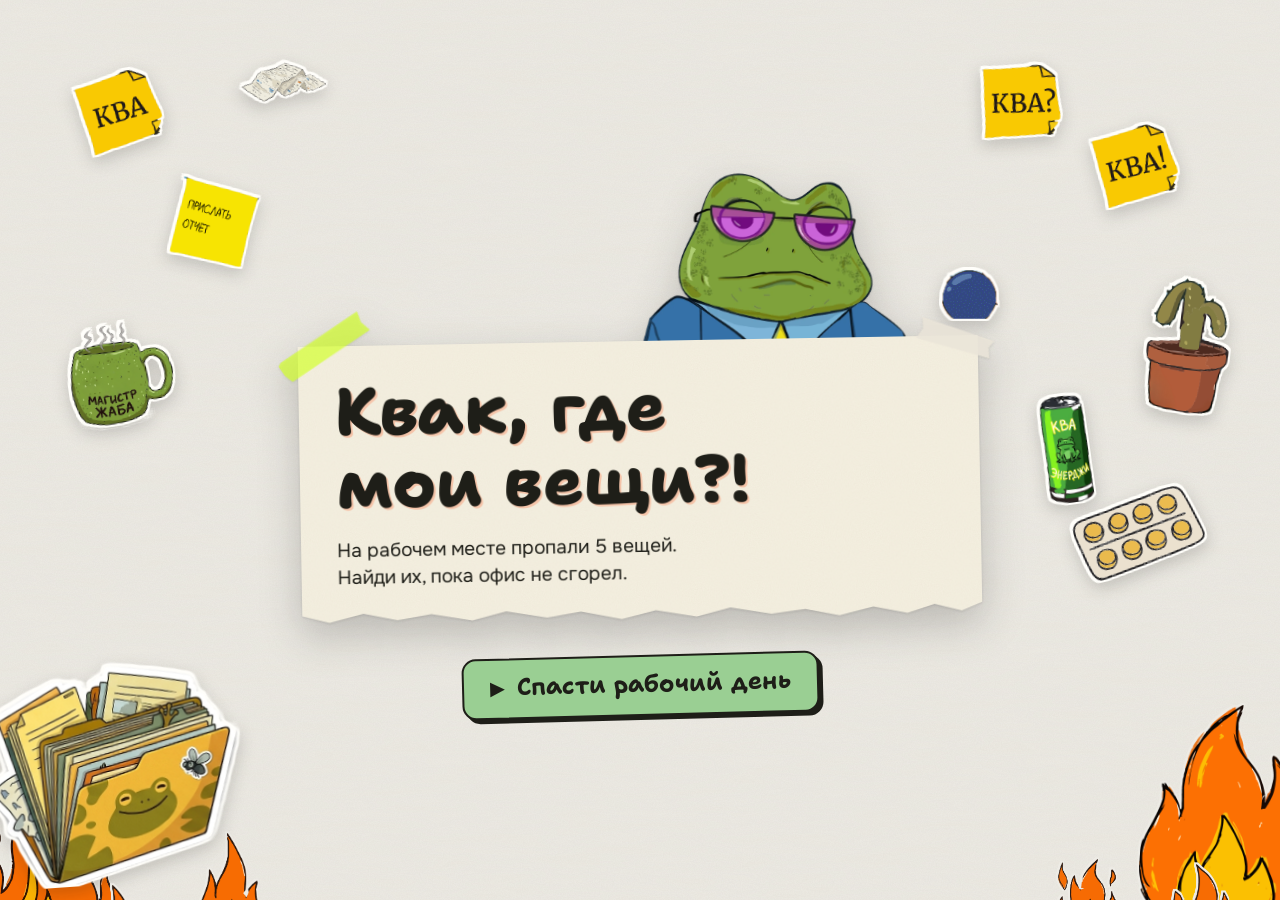
==== play/kvak/index.html @ 505433db "feat: edit css items in kvak" ====
<!doctype html>
<html lang="ru">

<head>
  <meta charset="utf-8">
  <meta name="viewport" content="width=device-width, initial-scale=1">
  <title>КВАК, ГДЕ МОИ ВЕЩИ?! — интерактивный спецпроект (концепт)</title>
  <meta name="description"
    content="Концептуальный интерактивный спецпроект: офис горит, дедлайн не ждет, найди пять потерянных вещей Квака. Рекламные интеграции — демонстрационные.">
  <link rel="icon" href="assets/ui/sticker-zhaba.png" type="image/png">
  <link rel="stylesheet" href="css/style.css">
</head>

<body>

  <a class="skip" href="#game-stage">К игровому полю</a>

  <div id="app">

    <!-- ============ ЭКРАН 1 · ОБЛОЖКА: первый кадр игры ============ -->
    <section id="screen-cover" class="screen is-active" aria-labelledby="cover-title">
      <!-- ОБЛОЖКА: однотонный фон, по центру — объявление (название), под ним кнопка; вокруг — предметы из офиса, огонь;
         Квак выглядывает из-за объявления, моргает и прячется обратно -->
      <div class="cover-decor" aria-hidden="true">
        <img class="dc dc-folder" src="assets/decor/folder.png" alt="">
        <img class="dc dc-mug" src="assets/decor/mug-magistr.png" alt="">
        <img class="dc dc-st-kva" src="assets/decor/st-kva.png" alt="">
        <img class="dc dc-st-report" src="assets/decor/st-report.png" alt="">
        <img class="dc dc-receipt" src="assets/decor/receipt.svg" alt="">
        <img class="dc dc-laptop" src="assets/decor/laptop.svg" alt="">
        <img class="dc dc-st-q" src="assets/decor/st-kva-q.png" alt="">
        <img class="dc dc-st-e" src="assets/decor/st-kva-e.png" alt="">
        <img class="dc dc-cactus" src="assets/decor/cactus.png" alt="">
        <img class="dc dc-can" src="assets/decor/can.png" alt="">
        <img class="dc dc-ball" src="assets/decor/ball.png" alt="">
        <img class="dc dc-pills" src="assets/decor/blister.svg" alt="">
      </div>

      <div class="fire-layer fire-back" aria-hidden="true">
        <img class="fire flick f-a" src="assets/fire/fire9.png" alt="">
        <img class="fire flick f-b" src="assets/fire/fire7.png" alt="">
        <img class="fire flick f-c" src="assets/fire/fire5.png" alt="">
        <img class="fire flick f-d" src="assets/fire/fire8.png" alt="">
      </div>

      <div class="cover-center">
        <div class="notice">
          <div class="peek" id="peek" aria-hidden="true">
            <div class="frog-rig is-clean">
              <img class="hero-frog" src="assets/frog-clean.webp" alt="">
              <img class="frog-eyes is-full" src="assets/frog-clean-eyes-closed.png" alt="">
            </div>
          </div>
          <i class="tape tape-l" aria-hidden="true"></i><i class="tape tape-r" aria-hidden="true"></i>
          <!-- <p class="notice-kicker"><span>Срочное дело</span><span>№ 4242</span></p> -->
          <h1 id="cover-title" class="cover-title">Квак, где мои вещи?!</h1>
          <p class="notice-text">На рабочем месте пропали 5&nbsp;вещей. Найди их, пока офис не&nbsp;сгорел.</p>
        </div>
        <button id="btn-start" class="btn btn-primary btn-cta" type="button"><span class="play"
            aria-hidden="true">▶</span> Спасти
          рабочий день</button>
      </div>

      <div class="fire-layer fire-front" aria-hidden="true">
        <img class="fire flick f-f" src="assets/fire/fire4.png" alt="">
        <img class="fire flick f-g" src="assets/fire/fire2.png" alt="">
      </div>
    </section>

    <!-- ============ ЭКРАН 2 · ИГРА ============ -->
    <section id="screen-game" class="screen" aria-labelledby="game-title">
      <div class="game-bg" aria-hidden="true"></div>
      <div class="game-wrap">

        <header class="game-head">
          <div class="head-title">
            <!-- <p class="caption">Срочное дело № 4242</p> -->
            <h2 id="game-title">Помоги Кваку собраться</h2>
            <p class="instr" id="game-instr">Квак растерял пять важных штук где-то в этом бардаке. Кликай по ним, пока
              всё не сгорело.</p>
          </div>

          <div class="head-stats">
            <div class="stat stat-count" aria-live="polite" aria-atomic="true">
              <span class="stat-label">Найдено</span>
              <span class="stat-value"><b id="count-found">0</b><i>/</i>5</span>
              <span class="cells" id="cells" aria-hidden="true"><i></i><i></i><i></i><i></i><i></i></span>
            </div>
            <div class="stat stat-time" id="timer" role="timer" aria-label="Осталось времени">
              <span class="stat-label">Осталось</span>
              <span class="stat-value"><b id="time-left">60</b><small>сек</small></span>
              <span class="time-bar" aria-hidden="true"><span id="time-bar-fill"></span></span>
            </div>
          </div>
        </header>

        <div class="game-grid">
          <div class="stage-col">
            <div class="stage-scroller" tabindex="-1">
              <div class="stage" id="game-stage" role="group"
                aria-label="Рабочий стол Квака. Найди пять предметов и нажми на них">
                <img class="stage-img" src="assets/scene.webp"
                  alt="Захламленный офисный стол Квака: ноутбук с чатом, стикеры «КВА!», кружка STAFF ONLY, мышь и банка энергетика. Под столом видны жабьи лапы."
                  draggable="false">
                <div class="stage-heat" aria-hidden="true"></div>
                <div class="legs-layer" id="legs-layer" aria-hidden="true">
                  <img class="leg-patch" src="assets/legs/patch-right.png" alt=""
                    style="left:51.855%;top:71.914%;width:24.023%">
                  <img class="leg-left" src="assets/legs/leg-left.png" alt=""
                    style="left:21.582%;top:72.987%;width:26.455%">
                  <div class="leg-rig" id="leg-rig">
                    <img class="leg-body" src="assets/legs/leg-right.png" alt="">
                    <img class="leg-foot" id="leg-foot" src="assets/legs/foot-right.png" alt=""
                      style="left:.12%;top:.2%;width:72.62%">
                  </div>
                </div>
                <div id="props" class="props"></div>
                <div id="hotspots" class="hotspots"></div>
                <button class="laptop-zone" id="laptop-zone" type="button"
                  aria-label="Открыть ноутбук Квака: рабочий чат">
                  <span class="lz-tip" aria-hidden="true">Открыть чат</span>
                </button>
                <div class="stage-fire" id="stage-fire" aria-hidden="true">
                  <div class="stage-smoke"><i class="sm sm-l"></i><i class="sm sm-r"></i><i class="sm sm-t"></i></div>
                  <img class="fire flame sf-l" data-min="0" src="assets/fire/fire9.png" alt="">
                  <img class="fire flame sf-l2" data-min="0" src="assets/fire/fire2.png" alt="">
                  <img class="fire flame sf-r" data-min="0" src="assets/fire/fire5.png" alt="">
                  <img class="fire flame sf-r2" data-min="0" src="assets/fire/fire6.png" alt="">
                  <img class="fire flame sf-l3" data-min="0.30" src="assets/fire/fire8.png" alt="">
                  <img class="fire flame sf-r3" data-min="0.40" src="assets/fire/fire7.png" alt="">
                  <img class="fire flame sf-l4" data-min="0.68" src="assets/fire/fire4.png" alt="">
                  <img class="fire flame sf-r4" data-min="0.78" src="assets/fire/fire2.png" alt="">
                  <img class="fire flame sf-l5" data-min="0.90" src="assets/fire/fire6.png" alt="">
                  <img class="fire flame sf-r5" data-min="0.92" src="assets/fire/fire8.png" alt="">
                  <img class="fire flame sf-l6" data-min="0.46" src="assets/fire/fire2.png" alt="">
                  <img class="fire flame sf-r6" data-min="0.52" src="assets/fire/fire6.png" alt="">
                  <img class="fire flame sf-l7" data-min="0.60" src="assets/fire/fire6.png" alt="">
                  <img class="fire flame sf-r7" data-min="0.64" src="assets/fire/fire4.png" alt="">
                  <img class="fire flame sf-l8" data-min="0.80" src="assets/fire/fire8.png" alt="">
                  <img class="fire flame sf-r8" data-min="0.84" src="assets/fire/fire2.png" alt="">
                  <img class="fire flame sf-l9" data-min="0.93" src="assets/fire/fire9.png" alt="">
                  <img class="fire flame sf-r9" data-min="0.96" src="assets/fire/fire5.png" alt="">
                </div>
                <div id="misses" class="misses" aria-hidden="true"></div>
              </div>
            </div>

            <p class="scroll-hint" aria-hidden="true">← потяни стол вбок →</p>
          </div>

          <aside class="side" aria-labelledby="side-title">
            <!-- <p class="caption">НЕ ЗАБЫТЬ ВЗЯТЬ</p> -->
            <h3 id="side-title">Список Квака</h3>
            <p class="side-sub">Без этого из офиса ни лапой</p>
            <ul id="items" class="items"></ul>

            <div class="side-foot">
              <button id="btn-rules" class="btn btn-link" type="button">Как играть</button>
              <button id="btn-restart" class="btn btn-link" type="button">Начать заново</button>
              <div id="restart-confirm" class="restart-confirm" hidden>
                <p>Точно сжечь весь прогресс?</p>
                <div>
                  <button id="btn-restart-yes" class="btn btn-small btn-danger" type="button">Да, сбрасываем</button>
                  <button id="btn-restart-no" class="btn btn-small" type="button">Ой, нет</button>
                </div>
              </div>
            </div>
          </aside>
        </div>

        <p class="legal">Это просто концепт. Все бренды и промокоды внутри вымышлены ради идеи, настоящие компании в
          проекте не участвовали.</p>
      </div>
    </section>

    <!-- ============ ЭКРАН 3 · ФИНАЛ ============ -->
    <section id="screen-final" class="screen" aria-labelledby="final-title">
      <div class="final-inner">
        <div class="final-text">
          <!-- <p class="caption caption-stamp">ПОЖАР ПОТУШЕН</p> -->
          <h2 id="final-title" class="final-title">Офис спасен! <em>Квак почти не поседел.</em></h2>
          <p class="final-lead">Все пять вещей в рюкзаке, дедлайн пережит. Можешь со спокойной душой забирать свой
            пропуск.</p>

          <div class="final-actions">
            <button id="btn-again" class="btn btn-primary btn-cta" type="button">Играть еще раз <span class="arrow"
                aria-hidden="true">↻</span></button>
            <button id="btn-home" class="btn btn-link" type="button">← На обложку</button>
          </div>
        </div>

        <div class="final-pass">
          <article class="pass" id="pass" aria-label="Сертификат выжившего в дедлайне">
            <div class="pass-main">
              <!-- <p class="pass-kicker"><span>Золотой пропуск</span><span>Выдан: офис 4242</span></p> -->
              <div class="pass-body">
                <figure class="pass-photo">
                  <div class="frog-rig final-rig is-burnt">
                    <img class="final-frog" src="assets/frog-burnt.webp"
                      alt="Квак после дедлайна: галстук обгорел, пиджак в копоти, над головой дым — но он выжил">
                    <img class="frog-eyes is-full" src="assets/frog-burnt-eyes-closed.png" alt="" aria-hidden="true">
                    <span class="fly-orbit" aria-hidden="true"><img class="fly" src="assets/fly.webp" alt=""></span>
                  </div>
                </figure>
                <div class="pass-info">
                  <p class="pass-title">Сертификат выжившего в&nbsp;дедлайне</p>
                  <p class="pass-holder"><span>Предъявитель</span>Квак Жабцов</p>
                  <dl class="pass-stats">
                    <div>
                      <dt>Найдено</dt>
                      <dd>5 из 5</dd>
                    </div>
                    <div>
                      <dt>Время</dt>
                      <dd id="res-time">0 сек</dd>
                    </div>
                    <div>
                      <dt>Промахи</dt>
                      <dd id="res-miss">0</dd>
                    </div>
                  </dl>
                </div>
              </div>
              <p class="pass-rank" id="res-rank">Великий спасатель</p>
            </div>
            <!-- <div class="pass-stub" aria-hidden="true"><span>Демо</span><span>№ 4242</span></div> -->
          </article>
          <p class="pass-note">Сертификат шуточный. Отгул на работе по нему не дадут (но попробовать можно).</p>
          <p class="pass-best" id="res-best" hidden></p>
        </div>
      </div>
    </section>
  </div>

  <!-- ============ МОДАЛЬНОЕ ОКНО ПРЕДМЕТА ============ -->
  <div id="modal" class="modal" hidden>
    <div class="modal-backdrop" data-close="1"></div>
    <div class="modal-card" id="modal-card" role="dialog" aria-modal="true" aria-labelledby="modal-title"
      aria-describedby="modal-text" tabindex="-1">
      <div class="titlebar">
        <span class="tb-name" id="modal-app"></span>
        <button class="modal-x" id="modal-x" type="button" aria-label="Закрыть окно и вернуться к игре"><span
            aria-hidden="true">×</span></button>
      </div>

      <div class="modal-top">
        <!-- class="chip chip-found" -->
        <!-- <span class="chip" id="modal-chip">Концепт: партнёр</span> -->
        <span id="modal-progress"></span>
      </div>

      <div class="modal-body">
        <div class="modal-art" aria-hidden="true">
          <img id="modal-art-img" src="" alt="">
          <div class="modal-quote" id="modal-quote"></div>
        </div>
        <div class="modal-copy">
          <h2 id="modal-title"></h2>
          <p id="modal-text"></p>

          <div class="reward" id="modal-reward" aria-live="polite">
            <p class="reward-label" id="reward-label"></p>
            <div class="reward-reveal" id="reward-reveal" hidden>
              <div class="reward-code" id="reward-code" hidden>
                <code id="reward-code-text"></code>
                <button class="btn btn-small" id="btn-copy" type="button">Скопировать</button>
              </div>
              <p class="reward-detail" id="reward-detail"></p>
            </div>
          </div>

          <div class="modal-actions">
            <button class="btn btn-primary" id="modal-cta" type="button"></button>
            <button class="btn btn-link" id="modal-back" type="button">Вернуться к поиску</button>
          </div>
        </div>
      </div>
    </div>
    <p class="modal-legal">Пример партнерской интеграции в концепте: бренд и скидка ненастоящие.</p>
  </div>

  <!-- ============ НОУТБУК: РАБОЧИЙ ЧАТ ============ -->
  <div id="chat" class="modal" hidden>
    <div class="modal-backdrop"></div>
    <div class="modal-card chat-card" id="chat-card" role="dialog" aria-modal="true" aria-labelledby="chat-title"
      tabindex="-1">
      <div class="titlebar">
        <span class="tb-name">Мессенджер Квака</span>
        <button class="modal-x" id="chat-x" type="button" aria-label="Закрыть чат и вернуться к игре"><span
            aria-hidden="true">×</span></button>
      </div>
      <div class="chat-app">
        <aside class="chat-list" aria-label="Чаты">
          <div class="chat-search" aria-hidden="true"></div>
          <ul>
            <li class="is-active"><img class="c-ava" src="assets/chat/group.webp" alt="">
              <div><b>Квалоквиум</b><span>Пал Квасилич, завтра..</span></div>
            </li>
            <li><img class="c-ava" src="assets/chat/wife.webp" alt="">
              <div><b>Жена</b><span>Подошва порвалась(</span></div>
            </li>
            <li><span class="c-ava" aria-hidden="true">В</span>
              <div><b>Васян</b><span>На озере рыбачить с...</span></div>
            </li>
          </ul>
        </aside>
        <section class="chat-main">
          <header class="chat-head"><img class="c-ava" src="assets/chat/group.webp" alt="">
            <div>
              <h2 id="chat-title">Квалоквиум</h2><span>33 жабки, 10 жабятся</span>
            </div>
          </header>
          <ol class="chat-feed">
            <li class="msg me msg-sticker"><img src="assets/chat/sticker-help.webp"
                alt="Стикер: жаба в панике с надписью «хелб»"></li>
            <li class="msg me">
              <p>чисто я сегодня</p>
            </li>
            <li class="msg me">
              <p>Ребят, го на перекур?</p><img class="c-ava" src="assets/chat/kvak.webp" alt="">
            </li>
            <li class="msg them"><img class="c-ava" src="assets/chat/boss.webp" alt="Пал Квасилич">
              <p><b>Жабцов!</b><br>Где отчет за предыдущий квартал?</p>
            </li>
            <li class="msg me">
              <p>Пал Квасилич, завтра, чесслово</p><img class="c-ava" src="assets/chat/kvak.webp" alt="">
            </li>
          </ol>
          <div class="chat-input" aria-hidden="true">Квак...</div>
        </section>
      </div>
    </div>
  </div>

  <!-- ============ ВРЕМЯ ВЫШЛО ============ -->
  <div id="timeout" class="modal" hidden>
    <div class="modal-backdrop"></div>
    <div class="modal-card modal-timeout m-alert" role="alertdialog" aria-modal="true" aria-labelledby="timeout-title"
      aria-describedby="timeout-text" tabindex="-1" id="timeout-card">
      <div class="titlebar"><span class="tb-name"></span></div>
      <div class="modal-body modal-body-panic">
        <figure class="panic-photo">
          <div class="frog-rig is-panic">
            <img src="assets/frog-panic.webp" alt="Квак в панике: у него нервно дергается глаз">
            <img class="tic tic-1" src="assets/frog-panic-twitch-1.png" alt="" aria-hidden="true">
            <img class="tic tic-2" src="assets/frog-panic-twitch-2.png" alt="" aria-hidden="true">
          </div>
        </figure>
        <div class="modal-copy">
          <p class="chip chip-alert">Время вышло</p>
          <h2 id="timeout-title">Всё сгорело! У Квака нервный тик.</h2>
          <p id="timeout-text">В рюкзаке <b id="timeout-found">0</b> из 5. Всё найденное на месте, но нужно еще
            полминуты.</p>
          <div class="modal-actions">
            <button class="btn btn-primary" id="btn-more-time" type="button">
              Взять еще 30 секунд
            </button>
            <button class="btn btn-link" id="btn-timeout-restart" type="button">Сгорел сарай — гори и
              хата<small>(заново)</small></button>
          </div>
        </div>
      </div>
    </div>
  </div>

  <!-- ============ ПРАВИЛА: появляются перед первой игрой ============ -->
  <div id="rules" class="modal" hidden>
    <div class="modal-backdrop"></div>
    <div class="modal-card modal-rules" role="dialog" aria-modal="true" aria-labelledby="rules-title" tabindex="-1"
      id="rules-card">
      <!-- <div class="titlebar"><span class="tb-name">ПАМЯТКА ВЫЖИВШЕГО</span></div> -->
      <div class="rules-body">
        <!-- <p class="chip chip-found">Инструктаж за 5 секунд</p> -->
        <h2 id="rules-title">Офис полыхает! Спасай вещи Квака</h2>
        <ol class="rules-steps">
          <li><span class="rs-n" aria-hidden="true">1</span>
            <div><b>Обыщи заваленный стол</b>
              <p>Там спрятаны 5 важных штук. Подсказка, что именно искать, висит в списке сбоку.</p>
            </div>
          </li>
          <li><span class="rs-n" aria-hidden="true">2</span>
            <div><b>Кликай по находкам</b>
              <p>Появится карточка с историей предмета. Пока читаешь, пожар ставится на паузу.</p>
            </div>
          </li>
          <li><span class="rs-n" aria-hidden="true">3</span>
            <div><b>Успей за 60 секунд</b>
              <p>Если не хватит времени, можно выпросить еще полминуты. Собранное не сгорит.</p>
            </div>
          </li>
        </ol>
        <ul class="rules-items" id="rules-items" aria-label="Что нужно найти"></ul>
        <p class="rules-tip">П.С. Ноут кликабельный.</p>
        <div class="modal-actions">
          <button class="btn btn-primary btn-cta" id="btn-rules-go" type="button">Поехали! <span class="play"
              aria-hidden="true">▶</span></button>
        </div>
      </div>
    </div>
  </div>

  <!-- загрузка и переходы между экранами: муха летает восьмёркой -->
  <div id="wipe" class="loader is-on is-boot" aria-hidden="true">
    <div class="loader-box">
      <svg class="loader-trail" viewBox="0 0 320 180" aria-hidden="true">
        <path d="M160 90 C200 30 290 30 290 90 C290 150 200 150 160 90 C120 30 30 30 30 90 C30 150 120 150 160 90 Z" />
      </svg>
      <span class="loader-fly"><img src="assets/fly.webp" alt=""></span>
    </div>
    <p class="loader-label">Ква-загрузка…</p>
  </div>

  <noscript>
    <p
      style="position:fixed;inset:auto 0 0 0;background:#ffd93b;color:#14171f;padding:12px;font:700 16px sans-serif;text-align:center;z-index:99">
      Для игры нужен JavaScript.</p>
  </noscript>

  <script src="js/game.js"></script>
</body>

</html>
---- play/kvak/css/style.css ----
/* ==========================================================
   КВАК, ГДЕ МОИ ВЕЩИ?!  ·  стили (v3: «инди-зин и ризограф»)
   ----------------------------------------------------------
   Интерфейс как напечатанный зин: тёплая бумага, наклейки, вырезки,
   перфорация билетов. Никаких жёстких чёрных теней, вложенных рамок
   и фоновых сеток. Контур — максимум у 1–2 элементов на экране.

   1) ЦВЕТА и 2) ШРИФТЫ — меняются только в блоке :root.
     бумага + чернила   — основа
     бумажный серый     — второстепенные плашки
     лайм               — только главное действие и прогресс
     коралл             — только срочность, огонь, печать
   ========================================================== */

/* Заголовки: Shantell Sans 700/800 (свободный аналог Comic Zine OT с кириллицей).
   Если купишь Comic Zine OT — подключи его здесь же через @font-face с именем "Comic Zine OT",
   он встанет первым в --font-display. Текст: Onest. Штампы и номера: JetBrains Mono. */
@font-face{font-family:"Onest";font-weight:100 500;font-display:swap;src:url("../assets/fonts/Onest-Regular.woff2") format("woff2")}
@font-face{font-family:"Onest";font-weight:600 900;font-display:swap;src:url("../assets/fonts/Onest-SemiBold.woff2") format("woff2")}
@font-face{font-family:"Shantell Sans";font-weight:700;font-display:swap;src:url("../assets/fonts/shantell-sans-cyrillic-700-normal.woff2") format("woff2");unicode-range:U+0301,U+0400-045F,U+0490-0491,U+04B0-04B1,U+2116}
@font-face{font-family:"Shantell Sans";font-weight:700;font-display:swap;src:url("../assets/fonts/shantell-sans-latin-700-normal.woff2") format("woff2");unicode-range:U+0000-00FF,U+0131,U+0152-0153,U+02BB-02BC,U+02C6,U+02DA,U+02DC,U+2000-206F,U+2074,U+20AC,U+2122,U+2191,U+2193,U+2212,U+2215,U+FEFF,U+FFFD}
@font-face{font-family:"Shantell Sans";font-weight:800;font-display:swap;src:url("../assets/fonts/shantell-sans-cyrillic-800-normal.woff2") format("woff2");unicode-range:U+0301,U+0400-045F,U+0490-0491,U+04B0-04B1,U+2116}
@font-face{font-family:"Shantell Sans";font-weight:800;font-display:swap;src:url("../assets/fonts/shantell-sans-latin-800-normal.woff2") format("woff2");unicode-range:U+0000-00FF,U+0131,U+0152-0153,U+02BB-02BC,U+02C6,U+02DA,U+02DC,U+2000-206F,U+2074,U+20AC,U+2122,U+2191,U+2193,U+2212,U+2215,U+FEFF,U+FFFD}
@font-face{font-family:"JetBrains Mono";font-weight:500;font-display:swap;src:url("../assets/fonts/jetbrains-mono-cyrillic-500-normal.woff2") format("woff2");unicode-range:U+0301,U+0400-045F,U+0490-0491,U+04B0-04B1,U+2116}
@font-face{font-family:"JetBrains Mono";font-weight:500;font-display:swap;src:url("../assets/fonts/jetbrains-mono-latin-500-normal.woff2") format("woff2");unicode-range:U+0000-00FF,U+0131,U+0152-0153,U+02BB-02BC,U+02C6,U+02DA,U+02DC,U+2000-206F,U+2074,U+20AC,U+2122,U+2191,U+2193,U+2212,U+2215,U+FEFF,U+FFFD}
/* Чат на ноутбуке: Rockwell — как в иллюстрации, Roboto Slab — запасной вариант для всех систем */
@font-face{font-family:"Roboto Slab";font-weight:400;font-display:swap;
  src:url("../assets/fonts/roboto-slab-cyrillic-400-normal.woff2") format("woff2");
  unicode-range:U+0301,U+0400-045F,U+0490-0491,U+04B0-04B1,U+2116}
@font-face{font-family:"Roboto Slab";font-weight:400;font-display:swap;
  src:url("../assets/fonts/roboto-slab-latin-400-normal.woff2") format("woff2");
  unicode-range:U+0000-00FF,U+0131,U+0152-0153,U+02BB-02BC,U+02C6,U+02DA,U+02DC,U+2000-206F,U+2074,U+20AC,U+2122,U+2191,U+2193,U+2212,U+2215,U+FEFF,U+FFFD}
@font-face{font-family:"Roboto Slab";font-weight:700;font-display:swap;
  src:url("../assets/fonts/roboto-slab-cyrillic-700-normal.woff2") format("woff2");
  unicode-range:U+0301,U+0400-045F,U+0490-0491,U+04B0-04B1,U+2116}
@font-face{font-family:"Roboto Slab";font-weight:700;font-display:swap;
  src:url("../assets/fonts/roboto-slab-latin-700-normal.woff2") format("woff2");
  unicode-range:U+0000-00FF,U+0131,U+0152-0153,U+02BB-02BC,U+02C6,U+02DA,U+02DC,U+2000-206F,U+2074,U+20AC,U+2122,U+2191,U+2193,U+2212,U+2215,U+FEFF,U+FFFD}

:root{
  /* ---- 1. ЦВЕТА ---- */
  --paper:#edebe5;       /* фон-бумага */
  --ink:#1e1e18;         /* чернила вместо чистого чёрного */
  --paper-2:#EAE5D9;     /* бумажный серый: плашки, подложки */
  --lime:#9acf93;        /* главное действие, прогресс */
  --coral:#cc4b1c;       /* срочность, огонь, печать */
  --sheet:#f5f0e1;       /* лист поверх бумаги: окна, пропуск */
  --muted:#2d2827;       /* вторичный текст на бумаге (контраст ≈6:1) */
  --line:rgba(24,24,22,.16);
  --noise:url("data:image/svg+xml,%3Csvg xmlns='http://www.w3.org/2000/svg' width='220' height='220'%3E%3Cfilter id='n'%3E%3CfeTurbulence type='fractalNoise' baseFrequency='.85' numOctaves='3' seed='4' stitchTiles='stitch'/%3E%3CfeColorMatrix values='0 0 0 0 .42 0 0 0 0 .36 0 0 0 0 .26 0 0 0 .09 0'/%3E%3C/filter%3E%3Crect width='220' height='220' filter='url(%23n)'/%3E%3C/svg%3E");
  --fiber:url("data:image/svg+xml,%3Csvg xmlns='http://www.w3.org/2000/svg' width='300' height='300'%3E%3Cfilter id='f'%3E%3CfeTurbulence type='fractalNoise' baseFrequency='.012 .09' numOctaves='2' seed='11'/%3E%3CfeColorMatrix values='0 0 0 0 .5 0 0 0 0 .44 0 0 0 0 .32 0 0 0 .05 0'/%3E%3C/filter%3E%3Crect width='300' height='300' filter='url(%23f)'/%3E%3C/svg%3E");

  /* ---- 2. ШРИФТЫ ---- */
  --font-display:"Comic Zine OT","Shantell Sans","Onest",system-ui,sans-serif; /* только крупно: заголовки, главная кнопка, большие цифры (от 20px) */
  --font-body:"Onest",system-ui,-apple-system,"Segoe UI",Roboto,Arial,sans-serif; /* текст, реплики, подписи */
  --font-mono:"JetBrains Mono",ui-monospace,"SFMono-Regular",Menlo,Consolas,monospace; /* штампы, шапки окон, номера: 11–12px */

  --fs-body:16px;
  --lh-body:1.4;

  /* ---- 3. БУМАЖНАЯ ФИЗИКА ---- */
  --tilt-l:-1.5deg;
  --tilt-r:1.5deg;
  --shadow-sticker: 3px 3px 0 rgba(24, 24, 22, 0.85);
  --shadow-sheet: 6px 6px 0 rgba(24, 24, 22, 0.9);
  --shadow-sticker:0 1px 1px rgba(24,24,22,.10),0 4px 10px -6px rgba(24,24,22,.45);
  --shadow-sheet:0 1px 2px rgba(24,24,22,.08),0 14px 30px -18px rgba(24,24,22,.55);
  --shadow-lift:0 2px 3px rgba(24,24,22,.10),0 26px 50px -24px rgba(24,24,22,.6);
  --radius:6px;
  --ease:cubic-bezier(.22,.85,.3,1);
}

*,*::before,*::after{box-sizing:border-box}
html{-webkit-text-size-adjust:100%}
body{font-synthesis:none;margin:0;color:var(--ink);font:400 var(--fs-body)/var(--lh-body) var(--font-body);
  background:var(--noise),var(--fiber),var(--paper);-webkit-font-smoothing:antialiased;overflow-x:hidden}
img{max-width:100%}
button{font:inherit;color:inherit}
[hidden]{display:none !important}
h1,h2,h3{font-family:var(--font-display);font-weight:700;letter-spacing:-.01em;line-height:1.15;padding:4px 0;margin:0;text-transform:none}

/* мелкая техническая метка: штамп, номер дела */
.caption{margin:0 0 6px;font:500 11.5px/1.3 var(--font-mono);letter-spacing:.08em;text-transform:uppercase;color:var(--muted)}
.caption-stamp{display:inline-block;color:var(--ink);background:var(--lime);padding:5px 9px;border-radius:3px;rotate:var(--tilt-l);box-shadow:var(--shadow-sticker)}

.skip{position:absolute;left:12px;top:-60px;background:var(--lime);color:var(--ink);padding:10px 14px;font-weight:700;z-index:200;border-radius:8px}
.skip:focus{top:12px}
:focus-visible{outline:2.5px solid var(--ink);outline-offset:3px;border-radius:6px}

.screen{display:none;position:relative}
.screen.is-active{display:block}

/* ---------- кнопки ---------- */
.btn{appearance:none;cursor:pointer;border:0;background:var(--paper-2);color:var(--ink);
  font:600 15px/1.2 var(--font-body);letter-spacing:0;padding:12px 18px;border-radius:10px;
  transition:transform .16s var(--ease),background .16s ease,box-shadow .16s ease}
.btn:hover{background:#E0DACC}
.btn:active{transform:translateY(1px)}
.btn:disabled{opacity:.5;cursor:not-allowed}
.btn small{font:500 12px var(--font-body);display:block;margin-top:2px;color:var(--muted)}
.btn-small{font-size:14px;padding:9px 13px;border-radius:8px}
.btn-danger{background:var(--coral)}
.btn-danger:hover{background:#ff8457}
/* главное действие: лаймовая наклейка с тонким контуром */
.btn-primary{background:var(--lime);border:1.5px solid var(--ink);
  box-shadow:0 1px 0 rgba(24,24,22,.25),0 10px 18px -12px rgba(24,24,22,.7)}
.btn-primary:hover{background:#DDFF5E;transform:translateY(-2px) rotate(-.6deg);
  box-shadow:0 2px 0 rgba(24,24,22,.22),0 16px 22px -14px rgba(24,24,22,.7)}
.btn-primary:active{transform:translateY(1px);box-shadow:0 1px 0 rgba(24,24,22,.25),0 4px 8px -6px rgba(24,24,22,.6)}
/* главная CTA экрана: крупно и комиксным шрифтом */
.btn-cta{font:700 clamp(20px,1.9vw,24px)/1.15 var(--font-display);padding:14px 26px 15px;border-radius:14px;
  display:inline-flex;align-items:center;gap:12px;rotate:var(--tilt-l)}
.btn-cta .arrow,.btn-cta .play{font-family:var(--font-body);font-weight:700;font-size:.8em;transition:transform .25s var(--ease)}
.btn-cta:hover .play{transform:translateX(4px)}
.btn-cta:hover .arrow{transform:rotate(180deg)}
/* второстепенное действие: просто ссылка */
.btn-link{background:transparent;padding:8px 2px;border-radius:4px;text-decoration:underline;text-decoration-thickness:1.5px;
  text-underline-offset:4px;text-decoration-color:rgba(24,24,22,.4)}
.btn-link:hover{background:transparent;text-decoration-color:var(--coral)}

/* ---------- шапка окна: одна полоса, заголовок и крестик внутри ---------- */
.titlebar{display:flex;align-items:center;justify-content:space-between;gap:12px;min-height:44px;padding:0 6px 0 18px;
  background:var(--paper-2);color:var(--ink);font:500 12px/1.2 var(--font-mono);letter-spacing:.04em;
  border-bottom:1.5px dashed rgba(24,24,22,.28)}
.tb-name{min-width:0;overflow:hidden;text-overflow:ellipsis;white-space:nowrap}
.modal-x{flex:none;width:36px;height:36px;border:0;border-radius:50%;background:transparent;color:var(--ink);
  font:400 26px/1 var(--font-body);cursor:pointer;display:grid;place-items:center;padding:0 0 3px;transition:background .15s,transform .15s var(--ease)}
.modal-x:hover{background:var(--lime);transform:rotate(90deg)}

/* ==========================================================
   ОГОНЬ
   ========================================================== */
.fire{position:absolute;pointer-events:none;user-select:none;transform-origin:50% 100%;will-change:transform}
.flick{animation:flicker 1.7s ease-in-out infinite}
@keyframes flicker{
  0%,100%{transform:scale(1,1) rotate(-1.5deg) skewX(0)}
  25%{transform:scale(1.03,1.07) rotate(1.4deg) skewX(2deg)}
  50%{transform:scale(.98,1.03) rotate(-.6deg) skewX(-2deg)}
  75%{transform:scale(1.02,1.09) rotate(1.8deg) skewX(1deg)}
}
.fire.f-b,.fire.f-d,.fire.sf-l2,.fire.sf-r2{animation-duration:2.1s;animation-delay:-.7s}
.fire.f-c,.fire.f-e,.fire.ff-b,.fire.sf-r{animation-duration:1.4s;animation-delay:-1.1s}
.fire.f-f{animation-duration:1.9s;animation-delay:-.3s}

/* ==========================================================
   ЭКРАН 1 · ОБЛОЖКА
   ========================================================== */
#screen-cover{min-height:100vh;min-height:100svh;overflow:hidden;color:var(--ink)}

.cover-decor{position:absolute;inset:0;pointer-events:none;z-index:2}
/* предметы — вырубные наклейки: белая кромка и мягкая тень */
.dc{position:absolute;height:auto;display:block;rotate:var(--r,0deg);
  filter:drop-shadow(2.5px 0 0 #FFFEFA) drop-shadow(-2.5px 0 0 #FFFEFA) drop-shadow(0 2.5px 0 #FFFEFA) drop-shadow(0 -2.5px 0 #FFFEFA) drop-shadow(0 6px 8px rgba(24,24,22,.18));
  animation:dc-float var(--t,6.5s) ease-in-out var(--dl,0s) infinite}
@keyframes dc-float{0%,100%{translate:0 0;rotate:var(--r,0deg)}50%{translate:0 -7px;rotate:calc(var(--r,0deg) + 2deg)}}
.dc-st-kva{--r:-9deg;--t:5.6s;--dl:-1s;left:6vw;top:8%;width:min(6.6vw,104px)}
.dc-st-report{--r:6deg;--t:6.8s;--dl:-2.2s;left:13.5vw;top:20%;width:min(6.6vw,104px)}
.dc-mug{--r:-8deg;--t:6.2s;left:3.5vw;top:36%;width:min(11vw,170px)}
.dc-receipt{--r:11deg;--t:7s;--dl:-2s;left:19vw;top:7%;width:min(6.4vw,100px)}
.dc-folder{--r:-4deg;--t:8s;left:-2vw;bottom:2vh;width:min(21vw,330px);animation-name:none}
.dc-laptop{--r:6deg;--t:7.2s;--dl:-3s;left:24vw;bottom:10%;width:min(11vw,170px)}
.dc-st-q{--r:7deg;--t:5.8s;--dl:-.6s;right:17vw;top:7%;width:min(6.6vw,104px)}
.dc-st-e{--r:-6deg;--t:6.4s;--dl:-2.4s;right:8vw;top:14%;width:min(6.6vw,104px)}
.dc-ball{--r:0deg;--t:5.2s;--dl:-.2s;right:22vw;top:30%;width:min(4.4vw,70px)}
.dc-cactus{--r:6deg;--t:7.4s;--dl:-1.5s;right:4vw;top:31%;width:min(6.4vw,100px)}
.dc-can{--r:-8deg;--t:6s;--dl:-3.4s;right:15vw;top:44%;width:min(3.4vw,54px)}
.dc-pills{--r:-13deg;--t:6.6s;--dl:-2.8s;right:6vw;top:55%;width:min(10vw,156px)}

.fire-layer{position:absolute;inset:0;pointer-events:none;z-index:1}
.fire-front{z-index:6}
#screen-cover .fire{filter:drop-shadow(1.5px 0 0 var(--paper)) drop-shadow(-1.5px 0 0 var(--paper)) drop-shadow(0 1.5px 0 var(--paper)) drop-shadow(0 -1.5px 0 var(--paper))}
.fire-back .f-a{right:-3vw;bottom:-4vh;width:min(14vw,230px)}
.fire-back .f-b{right:11vw;bottom:-7vh;width:min(7vw,115px)}
.fire-back .f-c{left:-3vw;bottom:-5vh;width:min(13vw,215px)}
.fire-back .f-d{left:15vw;bottom:-8vh;width:min(6vw,100px)}
.fire-front .f-f{right:3vw;bottom:-7vh;width:min(6.5vw,105px)}
.fire-front .f-g{left:7vw;bottom:-9vh;width:min(4.5vw,76px)}

.cover-center{--peek-h:calc(clamp(190px,24vw,330px) * .62);position:relative;z-index:5;min-height:100vh;min-height:100svh;display:flex;flex-direction:column;align-items:center;justify-content:center;
  gap:clamp(22px,4vh,40px);padding:calc(var(--peek-h) + 20px) 16px clamp(24px,6vh,60px)}
/* объявление — газетная вырезка с рваным нижним краем */
.notice{position:relative;width:min(680px,100%);rotate:-1deg;filter:drop-shadow(0 1px 1px rgba(24,24,22,.12)) drop-shadow(0 16px 20px rgba(24,24,22,.22));
  padding:clamp(18px,2.8vh,28px) clamp(20px,2.8vw,36px) clamp(26px,3.6vh,38px)}
.notice::before{content:"";position:absolute;inset:0;z-index:0;background:var(--noise),var(--sheet);
  clip-path:polygon(0 0,100% 0,100% 96%,97% 99%,93% 96.5%,89% 99.5%,84% 97%,79% 100%,74% 97.5%,69% 99%,63% 96.5%,58% 99.5%,52% 97%,47% 100%,41% 97%,36% 99%,30% 96.5%,25% 99.5%,19% 97%,14% 99%,9% 96.5%,4% 99.5%,0 97%)}
.notice>*{position:relative;z-index:1}
.notice .peek{position:absolute;z-index:-1}
.tape{position:absolute;height:24px;z-index:2;pointer-events:none}
.tape-l{top:-11px;left:-22px;width:96px;rotate:-34deg;background:rgba(212,255,51,.72);
  clip-path:polygon(0 8%,4% 0,100% 6%,97% 52%,100% 100%,3% 94%,0 55%)}
.tape-r{top:-8px;right:-16px;width:76px;height:22px;rotate:18deg;background:rgba(234,229,217,.9);box-shadow:0 1px 2px rgba(24,24,22,.08);
  clip-path:polygon(0 0,100% 10%,95% 46%,100% 92%,0 100%,5% 50%)}
.notice-kicker{margin:0 0 12px;padding-bottom:10px;border-bottom:1.5px dashed rgba(24,24,22,.35);display:flex;justify-content:space-between;gap:12px;
  font:500 12px/1.2 var(--font-mono);text-transform:uppercase;letter-spacing:.12em;color:var(--muted)}
.cover-title{font-size:clamp(34px,min(5.2vw,9vh),76px);font-weight:800;line-height:1.1;text-wrap:balance;
  text-shadow:2px 1.5px 0 rgba(255,107,53,.30)}   /* лёгкий сдвиг краски, как в ризографе */
.notice-text{margin:12px 0 0;font:400 clamp(17px,1.5vw,20px)/1.4 var(--font-body);text-wrap:balance;max-width:34em}
@keyframes sway{0%,100%{transform:rotate(-.9deg)}50%{transform:rotate(1.1deg) translateY(-4px)}}

.peek{--pw:clamp(190px,24vw,330px);position:absolute;right:7%;bottom:calc(100% - 4px);width:var(--pw);height:calc(var(--pw) * .62);overflow:hidden;pointer-events:none;z-index:0}
.peek .frog-rig{position:absolute;left:0;top:calc(var(--pw) * .09);width:100%;height:auto;animation:none;transform:translateY(120%);
  transition:transform .55s cubic-bezier(.5,0,.85,.4)}
.peek.is-up .frog-rig{transform:none;transition:transform .8s cubic-bezier(.22,1.25,.4,1)}
.peek .hero-frog{display:block;width:100%;height:auto}
#btn-start{z-index:3}

/* ==========================================================
   ЭКРАН 2 · ИГРА
   ========================================================== */
#screen-game{min-height:100vh;min-height:100svh}
.game-wrap{position:relative;max-width:1360px;margin:0 auto;padding:clamp(14px,2.2vw,30px) clamp(12px,2.4vw,30px) 26px}

.game-head{display:flex;gap:16px 32px;align-items:flex-end;justify-content:space-between;flex-wrap:wrap;margin-bottom:clamp(14px,2vw,24px)}
.head-title{flex:1 1 360px;min-width:0}
.game-head h2{font-size:clamp(30px,3.6vw,50px);font-weight:800}
.instr{margin:6px 0 0;color:var(--muted);font-size:16px;line-height:1.4;max-width:40em;text-wrap:pretty}
.head-stats{display:flex;gap:14px;align-items:stretch}
/* счётчики — бумажные плашки с лёгким наклоном */
.stat{position:relative;border-radius:4px;padding:9px 16px 13px;min-width:124px;overflow:hidden;background:var(--paper-2);box-shadow:var(--shadow-sticker)}
.stat-count{background:var(--lime);rotate:var(--tilt-l)}
.stat-time{rotate:var(--tilt-r)}
.stat-label{display:block;font:500 11px/1.2 var(--font-mono);text-transform:uppercase;letter-spacing:.1em;color:rgba(24,24,22,.7)}
.stat-value{display:flex;align-items:baseline;gap:4px;font:800 clamp(30px,3vw,40px)/1.15 var(--font-display);padding:2px 0;font-variant-numeric:tabular-nums}
.stat-value i{font-style:normal;opacity:.45;margin:0 1px}
.stat-value small{font:500 12px var(--font-mono);letter-spacing:.04em;opacity:.7}
.cells{display:flex;gap:4px;margin-top:4px}
.cells i{flex:1;height:7px;border-radius:2px;background:rgba(24,24,22,.16);transition:background .25s}
.cells i.on{background:var(--ink)}
.stat-count.bump{animation:bump .45s var(--ease)}
@keyframes bump{40%{transform:scale(1.1) rotate(-2deg)}}
.time-bar{position:absolute;left:0;right:0;bottom:0;height:5px;background:rgba(24,24,22,.1)}
.time-bar span{display:block;height:100%;width:100%;background:var(--ink);transform-origin:0 50%;transition:background .3s}
.stat-time.is-warn .time-bar span{background:var(--coral)}
.stat-time.is-danger{background:var(--coral);animation:shake .5s linear infinite}
.stat-time.is-danger .time-bar span{background:var(--ink)}
.stat-time.is-paused{opacity:.7}
@keyframes shake{0%,100%{transform:translateX(0)}25%{transform:translateX(-2px)}75%{transform:translateX(2px)}}

.game-grid{display:grid;grid-template-columns:minmax(0,1fr) 300px;gap:clamp(14px,2vw,28px);align-items:start}
.stage-col{min-width:0;position:relative}
/* сцена — фотография, приклеенная скотчем; это единственный контурный блок на экране */
.stage-col::before,.stage-col::after{content:"";position:absolute;z-index:5;top:-10px;width:84px;height:22px;pointer-events:none;
  background:rgba(234,229,217,.88);box-shadow:0 1px 2px rgba(24,24,22,.1);clip-path:polygon(0 8%,5% 0,100% 6%,96% 50%,100% 100%,4% 94%,0 55%)}
.stage-col::before{left:-14px;rotate:-24deg}
.stage-col::after{right:-14px;rotate:21deg;background:rgba(212,255,51,.7)}
.stage-scroller{border:1.5px solid var(--ink);border-radius:var(--radius);box-shadow:var(--shadow-sheet);background:#fff;overflow:hidden}
.stage{position:relative;aspect-ratio:1024/559;width:100%;line-height:0;background:#fff;user-select:none;-webkit-user-select:none;cursor:crosshair;
  -webkit-tap-highlight-color:transparent;touch-action:manipulation;overflow:hidden}
.stage-img{position:absolute;inset:0;width:100%;height:100%;display:block;pointer-events:none;-webkit-user-drag:none}
.stage-heat{position:absolute;inset:0;pointer-events:none;
  background:radial-gradient(ellipse 36% 32% at 0% 100%,rgba(255,107,53,.28),transparent 70%),
             radial-gradient(ellipse 36% 32% at 100% 100%,rgba(255,107,53,.28),transparent 70%),
             linear-gradient(0deg,rgba(255,107,53,.22),transparent 24%)}
.props{position:absolute;inset:0;pointer-events:none}
.prop{position:absolute;height:auto;transform:translate(-50%,-50%) rotate(var(--rot,0deg));filter:drop-shadow(1px 2px 0 rgba(24,24,22,.4));transition:filter .25s}
.prop.is-found{filter:drop-shadow(0 0 4px #fff) drop-shadow(0 0 8px var(--lime))}
.hotspots{position:absolute;inset:0}
.hotspot{position:absolute;transform:translate(-50%,-50%) rotate(var(--rot,0deg));padding:0;margin:0;border:1.5px solid transparent;
  background:transparent;border-radius:10px;cursor:pointer;min-width:30px;min-height:30px;transition:border-color .15s,background .15s,box-shadow .15s}
.hotspot:hover{border-color:var(--ink);border-style:dashed;background:rgba(212,255,51,.35)}
.hotspot:focus-visible{outline:2.5px solid var(--ink);outline-offset:2px;background:rgba(212,255,51,.35)}
.hotspot.is-found{background:rgba(212,255,51,.35);box-shadow:0 0 0 1.5px var(--ink),0 0 0 4px var(--lime)}
.hotspot.is-found::after{content:"✓";position:absolute;right:-12px;top:-14px;width:26px;height:26px;border-radius:50%;background:var(--lime);color:var(--ink);
  box-shadow:var(--shadow-sticker);font:700 15px/26px var(--font-body);text-align:center;transform:rotate(calc(var(--rot,0deg) * -1))}
.hotspot.pop{animation:pop .6s var(--ease)}
@keyframes pop{0%{transform:translate(-50%,-50%) rotate(var(--rot,0deg)) scale(.7)}60%{transform:translate(-50%,-50%) rotate(var(--rot,0deg)) scale(1.35)}100%{transform:translate(-50%,-50%) rotate(var(--rot,0deg)) scale(1)}}

.legs-layer{position:absolute;inset:0;pointer-events:none}
.legs-layer img{position:absolute;height:auto;display:block}
.leg-rig{position:absolute;left:52.148%;top:75.9%;width:25.483%;aspect-ratio:391/232;transform-origin:58% 100%;will-change:transform}
.leg-rig img{position:absolute;display:block}
.leg-rig .leg-body{left:0;top:0;width:100%;height:100%}
.leg-left{display:none}
.stage.no-baked-legs .leg-left{display:block}
.stage.no-baked-legs .leg-patch{display:none}
.leg-rig.is-scratching{animation:leg-scratch 2.8s ease-in-out 1 both}
@keyframes leg-scratch{
  0%,100%{transform:none}
  9%{transform:translate(-4%,-.6%) rotate(-1.6deg) scale(1.005)}
  22%{transform:translate(-18%,-1.8%) rotate(-4.6deg) scale(1.03)}
  31%{transform:translate(-20.5%,-2%) rotate(-5.6deg) scale(1.034)}
  40%{transform:translate(-17.5%,-1.5%) rotate(-4.2deg) scale(1.03)}
  49%{transform:translate(-20.8%,-2%) rotate(-5.7deg) scale(1.034)}
  58%{transform:translate(-17.8%,-1.5%) rotate(-4.3deg) scale(1.03)}
  67%{transform:translate(-20.2%,-2%) rotate(-5.5deg) scale(1.033)}
  76%{transform:translate(-18.2%,-1.6%) rotate(-4.5deg) scale(1.03)}
  90%{transform:translate(-4.5%,-.5%) rotate(-1.4deg) scale(1.005)}
}

.stage-fire{--heat:0;position:absolute;inset:0;pointer-events:none;z-index:3}
.stage-fire .fire{--w:10%;--ty:calc(1 + var(--heat) * .2);--ha:calc(1 + var(--heat) * .8);transform-origin:50% 100%;
  filter:brightness(calc(.96 + var(--heat) * .12)) saturate(calc(1 + var(--heat) * .25));width:calc(var(--w) * (.78 + var(--heat) * .32));opacity:calc(.78 + var(--heat) * .22);
  transition:width 1.4s ease-out,opacity 1.2s ease}
.stage-fire .fire[data-min]:not(.is-on){opacity:0;visibility:hidden;transition:opacity .6s ease,visibility 0s .6s}
.stage-fire .sf-l{--w:13%;left:-1.5%;bottom:-2%}
.stage-fire .sf-l2{--w:5%;left:10.5%;bottom:-3%}
.stage-fire .sf-r{--w:14%;right:-1.5%;bottom:-3%}
.stage-fire .sf-r2{--w:5.5%;right:12%;bottom:-3%}
.stage-fire .sf-l3{--w:7%;left:5.5%;bottom:-3%}
.stage-fire .sf-r3{--w:8%;right:7%;bottom:-3%}
.stage-fire .sf-l4{--w:6%;left:15.5%;bottom:-3.5%}
.stage-fire .sf-r4{--w:4.5%;right:19.5%;bottom:-3.5%}
.stage-fire .sf-l5{--w:4.5%;left:1%;bottom:-2%;z-index:1}
.stage-fire .sf-r5{--w:5%;right:1%;bottom:-2%;z-index:1}
.stage-fire .sf-l6{--w:6%;left:3%;bottom:-3%}
.stage-fire .sf-r6{--w:6%;right:4.5%;bottom:-3%}
.stage-fire .sf-l7{--w:4.6%;left:13%;bottom:-3.5%}
.stage-fire .sf-r7{--w:5.4%;right:15.5%;bottom:-3.5%}
.stage-fire .sf-l8{--w:5.6%;left:8.5%;bottom:-3%;z-index:2}
.stage-fire .sf-r8{--w:5.2%;right:9%;bottom:-3%;z-index:2}
.stage-fire .sf-l9{--w:8.5%;left:-1.5%;bottom:5%;z-index:2}
.stage-fire .sf-r9{--w:8%;right:-1.5%;bottom:5%;z-index:2}
.stage-smoke{position:absolute;inset:0;pointer-events:none;overflow:hidden;
  opacity:max(0, calc((var(--heat) - .5) * 1.5))}
.stage-smoke .sm{position:absolute;display:block;border-radius:50%;filter:blur(14px);background:radial-gradient(closest-side,rgba(32,39,43,.62),rgba(32,39,43,0));animation:smoke-drift 6.5s ease-in-out infinite}
.stage-smoke .sm-l{left:-8%;bottom:6%;width:30%;height:58%}
.stage-smoke .sm-r{right:-8%;bottom:6%;width:30%;height:58%;animation-duration:8s;animation-delay:-3s}
.stage-smoke .sm-t{left:20%;top:-22%;width:60%;height:42%;animation-duration:9.5s;animation-delay:-5s;opacity:.7}
@keyframes smoke-drift{0%,100%{translate:0 0;scale:1}50%{translate:2% -5%;scale:1.1 1.15}}
.stage-heat{opacity:calc(.5 + var(--heat,0) * .5);animation:heat-pulse 2.2s ease-in-out infinite}
@keyframes heat-pulse{50%{opacity:calc(.42 + var(--heat,0) * .6)}}

.fire.flame{--d1:1.7s;--d2:2.6s;--a:.04;--r:1.5deg;--dx:.6%;
  animation:flame-scale var(--d1) ease-in-out infinite,flame-sway var(--d2) ease-in-out infinite}
@keyframes flame-scale{
  0%,100%{scale:1 var(--ty)}
  22%{scale:calc(1 - var(--a) * var(--ha) * .6) calc((1 + var(--a) * var(--ha) * 1.9) * var(--ty))}
  47%{scale:calc(1 + var(--a) * var(--ha) * .5) calc((1 - var(--a) * var(--ha) * .8) * var(--ty))}
  73%{scale:calc(1 - var(--a) * var(--ha) * .3) calc((1 + var(--a) * var(--ha) * 1.2) * var(--ty))}
}
@keyframes flame-sway{
  0%,100%{rotate:calc(var(--r) * var(--ha) * -1);translate:0 0}
  35%{rotate:calc(var(--r) * var(--ha));translate:calc(var(--dx) * var(--ha)) 0}
  68%{rotate:calc(var(--r) * var(--ha) * -.4);translate:calc(var(--dx) * var(--ha) * -1) 0}
}

.frog-rig{position:relative;height:100%;aspect-ratio:358/482;flex:none;transform-origin:50% 100%;animation:sway 5.2s ease-in-out infinite}
.frog-rig>img:first-child{display:block;height:100%;width:100%;max-width:none;animation:none}
.frog-eyes{position:absolute;left:30.17%;top:7.88%;width:34.92%;height:auto;opacity:0;pointer-events:none}
.frog-eyes.is-closed{opacity:1}
.misses{position:absolute;inset:0;pointer-events:none;overflow:hidden;z-index:4}
.miss{position:absolute;transform:translate(-50%,-50%) rotate(-4deg);font:500 12px/1 var(--font-mono);color:var(--ink);background:var(--sheet);
  padding:6px 8px;border-radius:3px;box-shadow:var(--shadow-sticker);white-space:nowrap;animation:miss .9s ease-out forwards}
@keyframes miss{0%{opacity:0;transform:translate(-50%,-30%) rotate(-4deg) scale(.6)}20%{opacity:1;transform:translate(-50%,-90%) rotate(-4deg) scale(1.05)}100%{opacity:0;transform:translate(-50%,-190%) rotate(-4deg)}}
.scroll-hint{display:none;margin:10px 0 0;text-align:center;color:var(--muted);font:500 12px var(--font-mono)}

/* --- чек-лист: листок из блокнота --- */
.side{position:relative;background:var(--noise),var(--sheet);border-radius:3px;box-shadow:var(--shadow-sheet);padding:22px 18px 18px;rotate:.8deg}
.side::before{content:"";position:absolute;left:14px;right:14px;top:9px;height:0;border-top:1.5px dashed rgba(24,24,22,.22)}
.side h3{font-size:26px;font-weight:800;margin:0}
.side-sub{margin:0 0 10px;font-size:14px;color:var(--muted)}
.items{list-style:none;margin:0;padding:0;display:grid}
.item{display:flex;align-items:center;gap:12px;padding:9px 4px;position:relative;border-bottom:1px dashed var(--line);border-radius:4px;
  transition:background .25s,transform .25s var(--ease)}
.item:last-child{border-bottom:0}
.item-thumb{flex:none;width:52px;height:40px;display:grid;place-items:center;background:var(--paper-2);border-radius:4px;padding:4px}
.item-thumb img{max-width:100%;max-height:100%;object-fit:contain;display:block}
.item-name{flex:1;min-width:0;font-weight:600;font-size:15px;line-height:1.3}
.item-state{flex:none;width:24px;height:24px;border-radius:50%;background:rgba(24,24,22,.08);display:grid;place-items:center;font:700 13px var(--font-body);color:var(--ink)}
.item.is-found .item-state{background:var(--lime);box-shadow:var(--shadow-sticker)}
.item.is-found .item-name{text-decoration:line-through;text-decoration-thickness:2px;text-decoration-color:var(--coral)}
.item.just-found{animation:flash .9s ease}
@keyframes flash{0%,100%{transform:none}35%{transform:scale(1.04) rotate(-1deg)}}
.item-btn{all:unset;box-sizing:border-box;cursor:pointer;position:absolute;inset:0;border-radius:4px}
.item-btn:focus-visible{outline:2.5px solid var(--ink);outline-offset:2px}
.item.is-found:hover{background:var(--paper-2)}
.item-reopen{display:none;font:500 12px var(--font-body);color:var(--muted);margin-top:2px;text-decoration:none}
.item.is-found .item-reopen{display:block}
.side-foot{margin-top:12px;text-align:center}
.restart-confirm{margin-top:8px;background:var(--paper-2);border-radius:4px;padding:12px;text-align:left}
.restart-confirm p{margin:0 0 8px;font-weight:600;font-size:14px}
.restart-confirm div{display:flex;gap:8px}
.restart-confirm .btn{flex:1}
.legal{margin:22px 2px 0;color:var(--muted);font-size:12.5px;line-height:1.45;max-width:70em}

/* ==========================================================
   ЭКРАН 3 · ФИНАЛ: пропуск выжившего
   ========================================================== */
#screen-final{min-height:100vh;min-height:100svh;overflow:hidden}
.final-inner{position:relative;max-width:1240px;margin:0 auto;min-height:100vh;min-height:100svh;padding:clamp(28px,6vh,64px) clamp(18px,4vw,56px);
  display:grid;grid-template-columns:minmax(0,.86fr) minmax(0,1.14fr);gap:clamp(28px,4.5vw,72px);align-items:center}
.final-title{font-size:clamp(34px,4.4vw,64px);font-weight:800;line-height:1.1;margin:14px 0 14px;text-wrap:balance}
.final-title em{font-style:normal;display:inline;background:linear-gradient(transparent 62%,rgba(212,255,51,.9) 62%,rgba(212,255,51,.9) 92%,transparent 92%)}
.final-lead{margin:0;font-size:18px;line-height:1.4;max-width:28em;text-wrap:pretty}
.final-actions{display:flex;flex-direction:column;align-items:flex-start;gap:10px;margin-top:28px}
.final-actions .btn-link{margin-left:6px}

.final-pass{min-width:0}
/* пропуск-билет: лист без рамки, перфорация и вырезы у корешка */
.pass{--notch:14px;position:relative;display:flex;background:var(--noise),var(--sheet);border-radius:6px;box-shadow:var(--shadow-lift);rotate:var(--tilt-r);
  -webkit-mask:radial-gradient(circle var(--notch) at calc(100% - 66px) 0,#0000 98%,#000) top/100% 51% no-repeat,radial-gradient(circle var(--notch) at calc(100% - 66px) 100%,#0000 98%,#000) bottom/100% 51% no-repeat;
  mask:radial-gradient(circle var(--notch) at calc(100% - 66px) 0,#0000 98%,#000) top/100% 51% no-repeat,radial-gradient(circle var(--notch) at calc(100% - 66px) 100%,#0000 98%,#000) bottom/100% 51% no-repeat;
  animation:pass-in .8s .2s var(--ease) both}
.final-pass{filter:drop-shadow(0 18px 26px rgba(24,24,22,.18))}
@keyframes pass-in{from{opacity:0;transform:translateY(30px) rotate(3deg)}}
.pass-main{position:relative;flex:1;min-width:0;padding:18px 22px 22px}
.pass-kicker{margin:0 0 16px;display:flex;justify-content:space-between;gap:12px;font:500 11.5px/1.2 var(--font-mono);text-transform:uppercase;letter-spacing:.1em;color:var(--muted);
  padding-bottom:10px;border-bottom:1.5px dashed rgba(24,24,22,.22)}
.pass-body{display:grid;grid-template-columns:minmax(150px,.8fr) minmax(0,1.2fr);gap:22px;align-items:start}
/* фото на документ: Квак внутри пропуска */
.pass-photo{margin:0;position:relative;aspect-ratio:864/1171;background:var(--paper-2);padding:0;border-radius:2px;rotate:-2deg;
  box-shadow:0 0 0 7px #fff,0 1px 2px 7px rgba(24,24,22,.1),0 12px 18px 4px rgba(24,24,22,.18)}
.pass-photo .frog-rig{position:absolute;inset:0;width:100%;height:100%;animation:none}
.pass-info{min-width:0;padding-top:2px}
.pass-title{margin:0 0 14px;padding:4px 0;font:700 clamp(22px,2.1vw,30px)/1.15 var(--font-display);text-wrap:balance}
.pass-holder{margin:0 0 18px;font-size:15px;font-weight:600}
.pass-holder span{display:block;font:500 11px/1.4 var(--font-mono);letter-spacing:.1em;text-transform:uppercase;color:var(--muted);font-weight:500}
.pass-stats{display:grid;grid-template-columns:repeat(3,auto);justify-content:start;gap:12px 22px;margin:0}
.pass-stats div{display:flex;flex-direction:column-reverse;gap:2px}
.pass-stats dt{font:500 11px/1.3 var(--font-mono);text-transform:uppercase;letter-spacing:.1em;color:var(--muted)}
.pass-stats dd{margin:0;font:800 clamp(20px,1.9vw,28px)/1.15 var(--font-display);padding:2px 0}
/* звание — печать под углом, поверх угла фотографии */
.pass-rank{position:absolute;left:44px;bottom:12px;margin:0;z-index:3;padding:7px 14px 8px;rotate:-9deg;
  color:var(--coral);border:2.5px solid var(--coral);border-radius:6px;outline:1.5px solid var(--coral);outline-offset:3px;
  font:500 11.5px/1.2 var(--font-mono);text-transform:uppercase;letter-spacing:.12em;background:rgba(255,253,247,.88);opacity:.95;
  animation:stamp .55s .9s cubic-bezier(.3,1.6,.5,1) both}
@keyframes stamp{0%{opacity:0;scale:1.9;rotate:-22deg}100%{opacity:.92;scale:1;rotate:-9deg}}
.pass-stub{flex:none;width:66px;display:flex;flex-direction:column;justify-content:space-between;align-items:center;padding:20px 0;
  border-left:2px dashed rgba(24,24,22,.3);background:var(--paper-2);
  font:500 12px var(--font-mono);writing-mode:vertical-rl;letter-spacing:.16em;text-transform:uppercase;color:var(--muted)}
.pass-note{margin:22px 0 0 4px;color:var(--muted);font-size:13px}
.pass-best{margin:6px 0 0 4px;font-weight:600;font-size:14px}

/* ==========================================================
   МОДАЛЬНЫЕ ОКНА: вырезка из зина / ретро-письмо
   ========================================================== */
.modal{position:fixed;inset:0;z-index:100;display:flex;flex-direction:column;align-items:center;padding:clamp(12px,3vw,32px) clamp(10px,3vw,32px) 56px;overflow-y:auto}
.modal-backdrop{position:fixed;inset:0;background:rgba(24,24,22,.62);backdrop-filter:blur(3px);animation:fade .25s ease both}
@keyframes fade{from{opacity:0}}
.modal-card{--art-bg:var(--paper-2);position:relative;flex-shrink:0;width:min(840px,100%);margin:auto;background:var(--noise),var(--sheet);color:var(--ink);
  border-radius:4px;box-shadow:var(--shadow-lift),0 0 0 1px rgba(24,24,22,.06);overflow:hidden;animation:modal-in .45s var(--ease) both}
@keyframes modal-in{0%{opacity:0;transform:translateY(40px) rotate(-1.5deg) scale(.95)}100%{opacity:1;transform:none}}
.modal.is-closing .modal-card{animation:modal-out .22s ease-in both}
.modal.is-closing .modal-backdrop,.modal.is-closing .modal-legal{animation:fade .22s ease reverse both}
@keyframes modal-out{to{opacity:0;transform:translateY(24px) scale(.96)}}
.modal-card:focus{outline:none}
.modal-card .titlebar{position:sticky;top:0;z-index:3}
.modal-card {
  border: 2.5px solid var(--ink);
  border-radius: 2px;
  box-shadow: 8px 8px 0 var(--ink);
  rotate: -0.6deg;
}

.btn-primary {
  background: var(--lime);
  border: 2px solid var(--ink);
  box-shadow: 4px 4px 0 var(--ink);
  font-weight: 700;
}
.btn-primary:hover {
  background: #DDFF5E;
  transform: translate(-2px, -2px) rotate(-1deg);
  box-shadow: 6px 6px 0 var(--ink);
}
.btn-primary:active {
  transform: translate(3px, 3px);
  box-shadow: 1px 1px 0 var(--ink);
}


/* штампы-наклейки над карточкой */
.modal-top{display:flex;flex-wrap:wrap;gap:10px;padding:20px 26px 0}
.chip{display:inline-block;margin:0;background:var(--paper-2);color:var(--ink);border-radius:3px;padding:6px 10px;box-shadow:var(--shadow-sticker);
  font:500 11.5px/1.2 var(--font-mono);text-transform:uppercase;letter-spacing:.08em;rotate:var(--tilt-l)}
.chip-found{background:var(--lime);rotate:var(--tilt-r)}
.chip-alert{background:var(--coral)}

.modal-body{display:grid;grid-template-columns:minmax(0,.78fr) minmax(0,1.22fr);gap:clamp(18px,3.4vw,40px);padding:20px 26px 28px;align-items:start}
.modal-body-single{grid-template-columns:minmax(0,1fr);padding:22px 26px 26px}
/* иллюстрация: вырезка без рамки, реплика — комиксный бабл, перекрывающий нижний край */
.modal-art{position:relative;margin:6px 0 54px}
.art-frame,.modal-art::before{content:""}
.modal-art::before{position:absolute;inset:0;background:var(--art-bg);border-radius:3px;rotate:-1.2deg;box-shadow:var(--shadow-sticker)}
.modal-art img{position:relative;display:block;margin:0 auto;width:min(100%,220px);height:clamp(150px,20vw,200px);object-fit:contain;padding:22px 0 46px;box-sizing:content-box;
  filter:drop-shadow(2px 3px 0 rgba(24,24,22,.25));animation:art-in .65s .2s var(--ease) both}
@keyframes art-in{from{opacity:0;transform:scale(.5) rotate(-14deg)}}
.modal-quote{position:absolute;left:-6px;right:10px;bottom:0;transform:translateY(52%);display:flex;align-items:flex-end;gap:10px;z-index:2}
.modal-quote .qh{flex:none;width:44px;height:44px;border-radius:50%;background:var(--lime) url("../assets/frog-clean.webp") 44% 6%/185% auto no-repeat;
  box-shadow:0 0 0 3px var(--sheet),var(--shadow-sticker)}
.bubble{position:relative;flex:1;min-width:0;margin:0 0 22px;background:#fff;color:var(--ink);border:1.5px solid var(--ink);border-radius:20px;
  padding:10px 14px 11px;font:500 14.5px/1.4 var(--font-body);box-shadow:0 8px 14px -10px rgba(24,24,22,.5)}
.bubble b{display:block;font:500 11px/1.3 var(--font-mono);text-transform:uppercase;letter-spacing:.1em;color:var(--muted);margin-bottom:2px}
.bubble::before,.bubble::after{content:"";position:absolute;left:14px;bottom:-13px;width:0;height:0;border-style:solid}
.bubble::before{border-width:14px 4px 0 14px;border-color:var(--ink) transparent transparent transparent;left:12px;bottom:-14.5px}
.bubble::after{border-width:11px 3px 0 11px;border-color:#fff transparent transparent transparent;left:14px;bottom:-10.5px}

.modal-copy h2{margin:0 0 10px;font-size:clamp(24px,2.8vw,34px);font-weight:800;text-wrap:balance}
.modal-copy>p{margin:0 0 20px;font-size:16px;line-height:1.4;text-wrap:pretty}
/* отрывной купон: перфорация только слева */
.reward{--cut:var(--sheet);position:relative;margin:0 0 22px;padding:14px 16px 14px 26px;background:var(--paper-2);border-radius:0 4px 4px 0;
  border-left:2px dashed rgba(24,24,22,.42)}
.reward::before,.reward::after{content:"";position:absolute;left:-9px;width:16px;height:16px;border-radius:50%;background:var(--cut)}
.reward::before{top:-8px}.reward::after{bottom:-8px}
.reward-label{margin:0;font:600 16px/1.35 var(--font-body)}
.reward-label::before{content:"Условная награда";display:block;font:500 11px/1.3 var(--font-mono);letter-spacing:.1em;text-transform:uppercase;color:var(--muted);margin-bottom:4px}
.reward-reveal{margin-top:12px;animation:fade .4s ease both}
.reward-code{display:flex;flex-wrap:wrap;gap:10px;align-items:center;margin-bottom:8px}
.reward-code code{font:500 18px var(--font-mono);background:var(--ink);color:var(--lime);padding:8px 12px;border-radius:4px;letter-spacing:.08em}
.reward-code .btn{background:var(--sheet)}
.reward-detail{margin:0;font-size:13.5px;line-height:1.4;color:var(--muted)}
.modal-actions{display:flex;flex-wrap:wrap;align-items:center;gap:8px 18px}
/* дисклеймер — вне карточки, внизу экрана, спокойным текстом */
.modal-legal{position:fixed;left:0;right:0;bottom:0;z-index:1;margin:0;padding:14px 20px 16px;text-align:center;
  font:400 12.5px/1.4 var(--font-body);color:rgba(246,243,235,.78);animation:fade .4s .2s ease both;pointer-events:none}

/* темы карточек: меняется только подложка иллюстрации */
.m-avia{--art-bg:var(--paper-2)}
.m-kino{--art-bg:var(--ink)}
.m-bank{--art-bg:var(--lime)}
.m-food{--art-bg:var(--paper-2)}
.m-calm{--art-bg:var(--paper-2)}
.modal-timeout{width:min(540px,100%)}
.modal-timeout h2{font-size:clamp(26px,3vw,34px);font-weight:800;margin-bottom:8px}
.modal-timeout .chip{margin-bottom:12px}

/* ==========================================================
   ЗАГРУЗКА И ПЕРЕХОДЫ: муха вместо полосок
   ========================================================== */
.loader{position:fixed;inset:0;z-index:300;display:flex;flex-direction:column;align-items:center;justify-content:center;gap:4px;
  background:var(--noise),var(--fiber),var(--paper);opacity:0;visibility:hidden;pointer-events:none;
  transition:opacity .28s ease,visibility 0s .28s}
.loader.is-on{opacity:1;visibility:visible;pointer-events:auto;transition:opacity .28s ease,visibility 0s}
.loader.is-boot{animation:boot-safety 0s 6s forwards}   /* если скрипт не сработал, экран не зависнет */
@keyframes boot-safety{to{opacity:0;visibility:hidden}}
.loader-box{position:relative;width:320px;height:180px;max-width:90vw}
.loader-trail{position:absolute;inset:0;width:100%;height:100%;overflow:visible}
.loader-trail path{fill:none;stroke:var(--ink);stroke-opacity:.28;stroke-width:2;stroke-linecap:round;stroke-dasharray:.5 9}
.loader-fly{position:absolute;left:0;top:0;width:48px;height:48px;
  offset-path:path("M160 90 C200 30 290 30 290 90 C290 150 200 150 160 90 C120 30 30 30 30 90 C30 150 120 150 160 90 Z");
  offset-rotate:auto;offset-anchor:50% 50%;animation:fly-path 2.2s linear infinite}
.loader-fly img{display:block;width:100%;height:auto;rotate:135deg;filter:drop-shadow(0 6px 4px rgba(24,24,22,.18));animation:fly-buzz .12s ease-in-out infinite alternate}
@keyframes fly-path{from{offset-distance:0%}to{offset-distance:100%}}
.loader-label{margin:0;font:500 12px/1.2 var(--font-mono);letter-spacing:.12em;text-transform:uppercase;color:var(--muted)}

/* ==========================================================
   АДАПТИВ
   ========================================================== */
@media (max-width:1060px){
  .game-grid{grid-template-columns:minmax(0,1fr)}
  .side{order:2;rotate:0deg}
  .items{grid-template-columns:repeat(2,minmax(0,1fr));column-gap:24px}
  .item:nth-last-child(2){border-bottom:0}
  .final-inner{grid-template-columns:minmax(0,1fr);max-width:720px;align-content:center}
  .final-actions{flex-direction:row;flex-wrap:wrap;align-items:center;gap:10px 22px}
  .final-pass{order:2}
}
@media (max-width:860px){
  .cover-center{--peek-h:calc(clamp(150px,40vw,250px) * .62)}
  .cover-title{font-size:clamp(30px,9vw,54px)}
  .notice{width:min(560px,100%)}
  .peek{--pw:clamp(150px,40vw,250px);right:15%}
  .dc-folder{width:34vw;left:-6vw}
  .dc-mug{left:1vw;top:6%;width:19vw}
  .dc-st-kva{left:21vw;top:1.5%;width:13vw}
  .dc-st-report{display:none}
  .dc-st-q{right:19vw;top:1.5%;width:13vw}
  .dc-st-e{right:3vw;top:5%;width:13vw}
  .dc-cactus{right:1vw;top:auto;bottom:25%;width:13vw}
  .dc-pills{right:4vw;top:auto;bottom:17%;width:22vw}
  .dc-receipt,.dc-laptop,.dc-can,.dc-ball{display:none}
  .fire-back .f-a{width:26vw}.fire-back .f-c{width:26vw}
  .fire-back .f-b{right:20vw;width:14vw}.fire-back .f-d{left:21vw;width:12vw}
  .fire-front .f-f,.fire-front .f-g{display:none}
  .modal-body{grid-template-columns:minmax(0,1fr)}
  .modal-art{max-width:420px;width:100%;margin-left:auto;margin-right:auto}
  .modal-art img{height:130px}
}
@media (max-width:720px){
  .stage-scroller{overflow-x:auto;-webkit-overflow-scrolling:touch}
  .stage{width:760px}
  .scroll-hint{display:block}
}
@media (max-width:560px){
  .items{grid-template-columns:minmax(0,1fr)}
  .item:nth-last-child(2){border-bottom:1px dashed var(--line)}
  .head-stats{width:100%}
  .head-stats .stat{flex:1;min-width:0}
  .btn-cta{justify-content:center}
  .pass{flex-direction:column;-webkit-mask:none;mask:none}
  .pass-body{grid-template-columns:minmax(0,1fr)}
  .pass-photo{width:62%;margin:6px auto 8px}
  .pass-rank{left:auto;right:14px;bottom:auto;top:44%}
  .pass-stub{width:auto;flex-direction:row;writing-mode:horizontal-tb;border-left:0;border-top:2px dashed rgba(24,24,22,.3);padding:10px 18px}
  .modal-top,.modal-body,.modal-body-single{padding-left:18px;padding-right:18px}
}

/* ==========================================================
   УМЕНЬШЕННОЕ ДВИЖЕНИЕ
   ========================================================== */
@media (max-height:720px) and (min-width:861px){
  .dc-laptop{display:none}
}
@media (prefers-reduced-motion:reduce){
  *,*::before,*::after{animation-duration:.001ms !important;animation-iteration-count:1 !important;animation-delay:0s !important;
    transition-duration:.001ms !important;scroll-behavior:auto !important}
  .loader-fly{offset-distance:25%}
}

/* ==========================================================
   НОУТБУК: рабочий чат крупно
   ========================================================== */
.laptop-zone{position:absolute;left:37.1%;top:17.9%;width:26.4%;height:30.8%;z-index:2;padding:0;margin:0;background:transparent;
  border:1.5px dashed transparent;border-radius:10px;cursor:zoom-in;line-height:1.2}
.laptop-zone:hover,.laptop-zone:focus-visible{border-color:var(--ink);background:rgba(212,255,51,.14);outline:none}
.lz-tip{position:absolute;left:50%;bottom:10px;transform:translateX(-50%) rotate(-1.5deg);background:var(--lime);color:var(--ink);box-shadow:var(--shadow-sticker);
  font:500 11.5px var(--font-mono);letter-spacing:.06em;text-transform:uppercase;padding:6px 9px;border-radius:3px;white-space:nowrap;opacity:0;transition:opacity .15s}
.laptop-zone:hover .lz-tip,.laptop-zone:focus-visible .lz-tip{opacity:1}

.chat-card{--m-bar:#1F2023;--m-bar-ink:#E9ECEF;--chat-bg:#2F3135;--chat-side:#47484C;--chat-me:#76882A;--chat-them:#748798;
  width:min(780px,100%);background:var(--chat-bg);color:#F1F1F1}
.chat-card .titlebar{border-bottom:0}
.chat-app{display:grid;grid-template-columns:230px minmax(0,1fr);min-height:440px;font-family:Rockwell,"Roboto Slab",Georgia,serif}
.chat-list{background:var(--chat-side);padding:14px 10px;border-right:2px solid #1F2023}
.chat-search{height:30px;border-radius:15px;background:#2F3135;margin:0 4px 14px}
.chat-list ul{list-style:none;margin:0;padding:0;display:grid;gap:4px}
.chat-list li{display:flex;gap:10px;align-items:center;padding:8px;border-radius:10px;min-width:0}
.chat-list li.is-active{background:#5A5C62}
.chat-list li>div{min-width:0}
.chat-list b{display:block;font-size:15px;font-weight:700;line-height:1.25}
.chat-list li>div span{display:block;font-size:13px;line-height:1.3;color:#D6D8DC;white-space:nowrap;overflow:hidden;text-overflow:ellipsis}
.chat-list .c-ava,.c-ava{width:40px;height:40px;border-radius:50%;object-fit:cover;background:var(--paper-2);flex:none;display:grid;place-items:center;
  font:700 16px var(--font-body);color:var(--ink)}
.chat-main{display:flex;flex-direction:column;min-width:0}
.chat-head{display:flex;gap:12px;align-items:center;padding:12px 18px;border-bottom:2px solid #1F2023}
.chat-head .c-ava{width:46px;height:46px}
.chat-head h2{margin:0;font-family:inherit;font-size:18px;font-weight:700;line-height:1.2;color:#FFF;text-transform:none;letter-spacing:0}
.chat-head span{font-size:13px;color:#D6D8DC}
.chat-feed{list-style:none;margin:0;padding:18px;display:flex;flex-direction:column;gap:10px;flex:1}
.msg{display:flex;align-items:flex-end;gap:8px;max-width:84%;animation:msg-in .4s var(--ease) both}
.msg.me{align-self:flex-end}
.msg p{margin:0;padding:9px 14px;border-radius:14px;font-size:16px;line-height:1.35;color:#FFF}
.msg.me p{background:var(--chat-me);border-bottom-right-radius:4px}
.msg.them p{background:var(--chat-them);border-bottom-left-radius:4px}
.msg .c-ava{width:34px;height:34px}
.msg-sticker img{width:132px;height:auto;display:block}
.msg:nth-child(2){animation-delay:.25s}.msg:nth-child(3){animation-delay:.5s}.msg:nth-child(4){animation-delay:.9s}.msg:nth-child(5){animation-delay:1.4s}
@keyframes msg-in{from{opacity:0;transform:translateY(10px) scale(.96)}}
.chat-input{margin:0 18px 18px;padding:12px 16px;border-radius:12px;background:var(--chat-side);color:#B9BDC4;font-size:15px}
@media (max-width:640px){.chat-app{grid-template-columns:minmax(0,1fr);min-height:0}.chat-list{display:none}.msg{max-width:92%}}
@media (prefers-reduced-motion:reduce){.msg{animation:none}}

/* ==========================================================
   ЖАБЫ (отрисовка в Inkscape)
   ========================================================== */
.frog-rig.is-clean{aspect-ratio:833/918}
.frog-rig.is-burnt{aspect-ratio:864/1171}
.frog-eyes.is-full{left:0;top:0;width:100%;height:100%;z-index:3}
.peek .frog-rig.is-clean{top:calc(var(--pw) * .06)}

.final-rig{position:relative}
.fly-orbit{position:absolute;inset:0;z-index:4;pointer-events:none}
.fly{position:absolute;width:clamp(30px,15%,54px);height:auto;left:90%;top:20%;transform:translate(-50%,-50%);
  animation:fly-orbit 7s linear infinite;filter:drop-shadow(0 3px 2px rgba(24,24,22,.18))}
@keyframes fly-orbit{
  0.00%{left:90.0%;top:20.0%;transform:translate(-50%,-50%) rotate(225deg) scale(1.0)}
  8.33%{left:84.6%;top:26.5%;transform:translate(-50%,-50%) rotate(286deg) scale(1.0)}
  16.67%{left:70.0%;top:31.3%;transform:translate(-50%,-50%) rotate(304deg) scale(1.0)}
  25.00%{left:50.0%;top:33.0%;transform:translate(-50%,-50%) rotate(315deg) scale(1.0)}
  33.33%{left:30.0%;top:31.3%;transform:translate(-50%,-50%) rotate(326deg) scale(1.0)}
  41.67%{left:15.4%;top:26.5%;transform:translate(-50%,-50%) rotate(344deg) scale(1.0)}
  50.00%{left:10.0%;top:20.0%;transform:translate(-50%,-50%) rotate(405deg) scale(1.0)}
  58.33%{left:15.4%;top:13.5%;transform:translate(-50%,-50%) rotate(466deg) scale(0.82)}
  66.67%{left:30.0%;top:8.7%;transform:translate(-50%,-50%) rotate(484deg) scale(0.82)}
  75.00%{left:50.0%;top:7.0%;transform:translate(-50%,-50%) rotate(495deg) scale(0.82)}
  83.33%{left:70.0%;top:8.7%;transform:translate(-50%,-50%) rotate(506deg) scale(0.82)}
  91.67%{left:84.6%;top:13.5%;transform:translate(-50%,-50%) rotate(524deg) scale(0.82)}
  100.00%{left:90.0%;top:20.0%;transform:translate(-50%,-50%) rotate(585deg) scale(0.82)}
}
.fly-orbit{animation:fly-buzz .16s ease-in-out infinite alternate}
@keyframes fly-buzz{from{translate:0 -1.5px}to{translate:0 1.5px}}
@media (prefers-reduced-motion:reduce){.fly,.fly-orbit{animation:none}.fly{left:84%;top:12%}}

/* ==========================================================
   ВРЕМЯ ВЫШЛО: Квак в панике, у него дергается глаз
   ========================================================== */
.modal-timeout{width:min(780px,100%)}
.modal-body-panic{grid-template-columns:minmax(0,.72fr) minmax(0,1.28fr);align-items:center;padding:24px 26px 28px}
.panic-photo {
  border: 2px solid var(--ink);
  box-shadow: 4px 4px 0 rgba(24, 24, 22, 0.25);
  rotate: 3.5deg;
}

.panic-photo .frog-rig{position:absolute;inset:0;width:100%;height:100%;animation:panic-jitter 2.6s steps(1,end) infinite}
.panic-photo .frog-rig>img{position:absolute;inset:0;width:100%;height:100%;display:block}
.tic{opacity:0}
.tic-1{animation:tic-1 2.6s steps(1,end) infinite}
.tic-2{animation:tic-2 2.6s steps(1,end) infinite}
@keyframes tic-1{0%{opacity:0}58%{opacity:1}61%{opacity:0}64%{opacity:1}66%{opacity:0}73%{opacity:1}76%{opacity:0}}
@keyframes tic-2{0%{opacity:0}61%{opacity:1}64%{opacity:0}70%{opacity:1}73%{opacity:0}}
@keyframes panic-jitter{0%{translate:0 0}58%{translate:-1.5px 0}61%{translate:1.5px .5px}64%{translate:-1px 0}67%{translate:0 0}70%{translate:1px -.5px}74%{translate:0 0}}

/* ==========================================================
   ПРАВИЛА ИГРЫ
   ========================================================== */
.modal-rules{width:min(640px,100%)}
.rules-body{padding:22px 28px 28px}
.rules-body h2{font-size:clamp(26px,3vw,34px);font-weight:800;margin:12px 0 16px;text-wrap:balance}
.rules-steps{list-style:none;margin:0 0 18px;padding:0;display:grid;gap:14px}
.rules-steps li{display:grid;grid-template-columns:44px minmax(0,1fr);gap:14px;align-items:start}
.rs-n{width:44px;height:44px;border-radius:50%;display:grid;place-items:center;background:var(--paper-2);
  font:800 24px/1 var(--font-display);box-shadow:var(--shadow-sticker)}
.rules-steps li:nth-child(odd) .rs-n{rotate:var(--tilt-l)}
.rules-steps li:nth-child(even) .rs-n{rotate:var(--tilt-r)}
.rules-steps b{display:block;font-weight:700;font-size:17px;line-height:1.3;margin-top:2px}
.rules-steps p{margin:2px 0 0;font-size:15px;line-height:1.4;color:var(--muted)}
.rules-items{list-style:none;margin:0 0 16px;padding:14px 0 4px;display:flex;flex-wrap:wrap;gap:12px;border-top:1.5px dashed rgba(24,24,22,.22)}
.rules-items li{width:64px;height:54px;display:grid;place-items:center;padding:7px;background:var(--paper-2);border-radius:4px;box-shadow:var(--shadow-sticker)}
.rules-items li:nth-child(odd){rotate:-3deg}.rules-items li:nth-child(even){rotate:2.5deg}
.rules-items img{max-width:100%;max-height:100%;object-fit:contain;display:block}
.rules-tip{margin:0 0 22px;font-size:14px;line-height:1.4;padding-left:12px;border-left:3px solid var(--lime)}
.side-foot{display:flex;justify-content:center;gap:18px;flex-wrap:wrap}
.side-foot .restart-confirm{flex-basis:100%}
@media (max-width:860px){
  .modal-body-panic{grid-template-columns:minmax(0,1fr)}
  .panic-photo{width:min(240px,62%);margin:6px auto 10px}
}
@media (max-width:560px){.rules-body{padding:18px 18px 22px}}
@media (prefers-reduced-motion:reduce){.tic,.panic-photo .frog-rig{animation:none}}
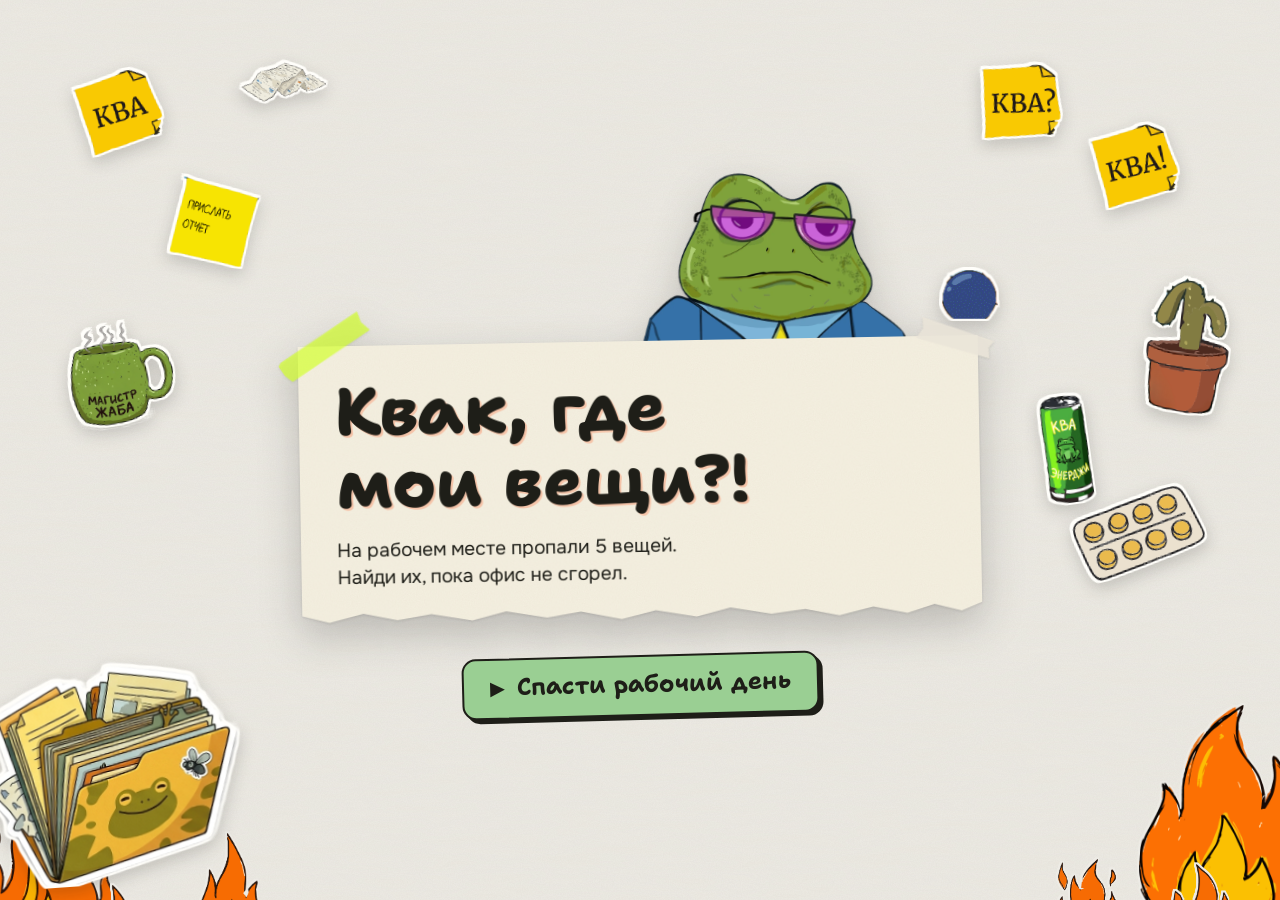
==== commit 5b8c279c: "feat: change names of integration products in kva" ====
--- a/play/kvak/index.html
+++ b/play/kvak/index.html
@@ -4,7 +4,7 @@
 <head>
   <meta charset="utf-8">
   <meta name="viewport" content="width=device-width, initial-scale=1">
-  <title>КВАК, ГДЕ МОИ ВЕЩИ?! — интерактивный спецпроект (концепт)</title>
+  <title>КВАК, ГДЕ МОИ ВЕЩИ?! — интерактивный спецпроект</title>
   <meta name="description"
     content="Концептуальный интерактивный спецпроект: офис горит, дедлайн не ждет, найди пять потерянных вещей Квака. Рекламные интеграции — демонстрационные.">
   <link rel="icon" href="assets/ui/sticker-zhaba.png" type="image/png">
@@ -167,9 +167,9 @@
             </div>
           </aside>
         </div>
-
+        <!-- 
         <p class="legal">Это просто концепт. Все бренды и промокоды внутри вымышлены ради идеи, настоящие компании в
-          проекте не участвовали.</p>
+          проекте не участвовали.</p> -->
       </div>
     </section>
 
@@ -349,8 +349,7 @@
         <div class="modal-copy">
           <p class="chip chip-alert">Время вышло</p>
           <h2 id="timeout-title">Всё сгорело! У Квака нервный тик.</h2>
-          <p id="timeout-text">В рюкзаке <b id="timeout-found">0</b> из 5. Всё найденное на месте, но нужно еще
-            полминуты.</p>
+          <p id="timeout-text">В рюкзаке <b id="timeout-found">0</b> из 5.</p>
           <div class="modal-actions">
             <button class="btn btn-primary" id="btn-more-time" type="button">
               Взять еще 30 секунд
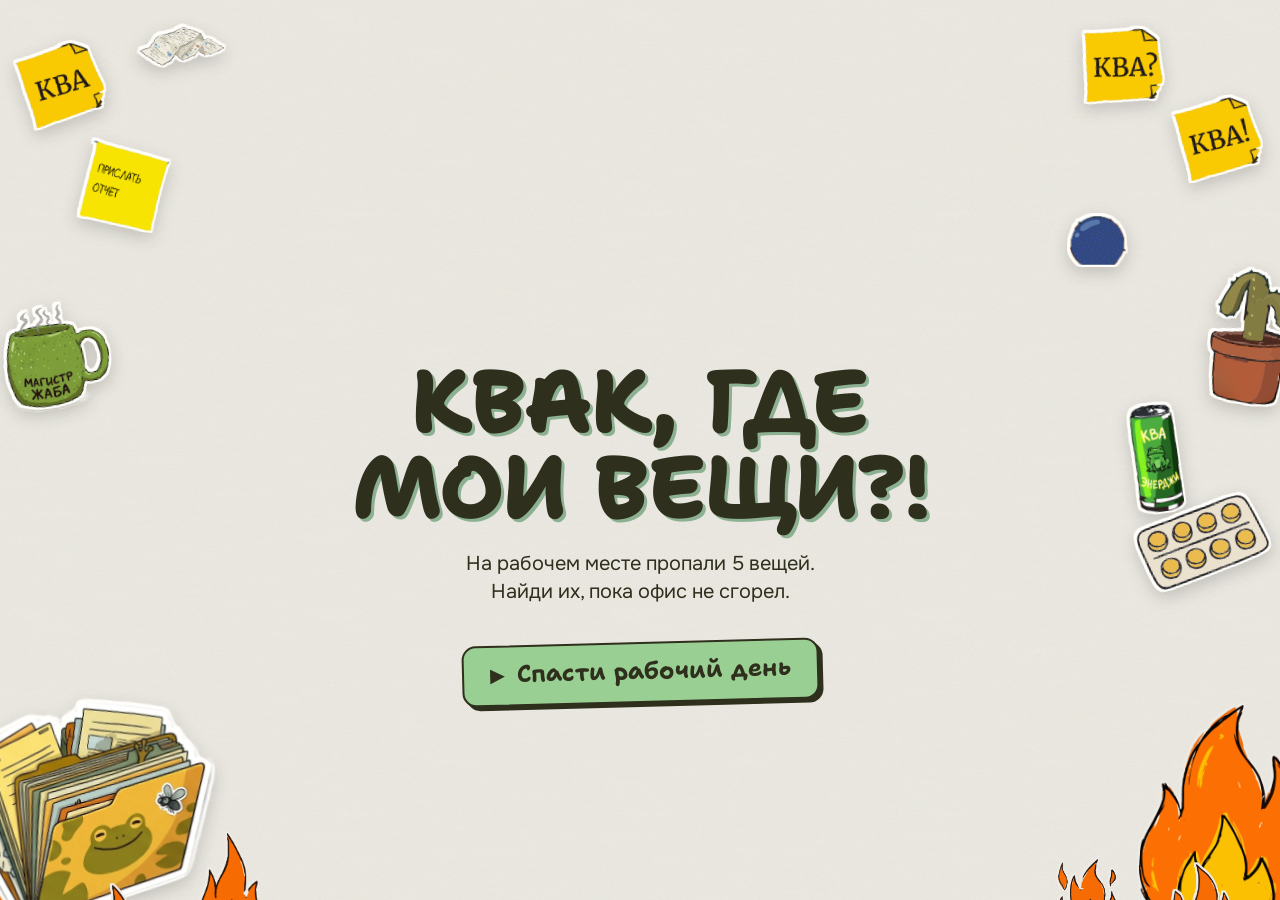
==== commit a966de56: "feat: edit style" ====
--- a/play/kvak/index.html
+++ b/play/kvak/index.html
@@ -4,7 +4,7 @@
 <head>
   <meta charset="utf-8">
   <meta name="viewport" content="width=device-width, initial-scale=1">
-  <title>КВАК, ГДЕ МОИ ВЕЩИ?! — интерактивный спецпроект</title>
+  <title>КВАК, ГДЕ МОИ ВЕЩИ?! — дедлайны горят буквально</title>
   <meta name="description"
     content="Концептуальный интерактивный спецпроект: офис горит, дедлайн не ждет, найди пять потерянных вещей Квака. Рекламные интеграции — демонстрационные.">
   <link rel="icon" href="assets/ui/sticker-zhaba.png" type="image/png">
@@ -178,7 +178,7 @@
       <div class="final-inner">
         <div class="final-text">
           <!-- <p class="caption caption-stamp">ПОЖАР ПОТУШЕН</p> -->
-          <h2 id="final-title" class="final-title">Офис спасен! <em>Квак почти не поседел.</em></h2>
+          <h2 id="final-title" class="final-title">Офис спасен! <em>Квак почти не сгорел.</em></h2>
           <p class="final-lead">Все пять вещей в рюкзаке, дедлайн пережит. Можешь со спокойной душой забирать свой
             пропуск.</p>
 
@@ -203,7 +203,7 @@
                   </div>
                 </figure>
                 <div class="pass-info">
-                  <p class="pass-title">Сертификат выжившего в&nbsp;дедлайне</p>
+                  <p class="pass-title">Сертификат выжившего в&nbsp;горящем дедлайне</p>
                   <p class="pass-holder"><span>Предъявитель</span>Квак Жабцов</p>
                   <dl class="pass-stats">
                     <div>
@@ -341,21 +341,21 @@
       <div class="modal-body modal-body-panic">
         <figure class="panic-photo">
           <div class="frog-rig is-panic">
-            <img src="assets/frog-panic.webp" alt="Квак в панике: у него нервно дергается глаз">
+            <img src="assets/frog-panic.webp" alt="Квак в панике">
             <img class="tic tic-1" src="assets/frog-panic-twitch-1.png" alt="" aria-hidden="true">
             <img class="tic tic-2" src="assets/frog-panic-twitch-2.png" alt="" aria-hidden="true">
           </div>
         </figure>
         <div class="modal-copy">
-          <p class="chip chip-alert">Время вышло</p>
+          <p class="stamp-alert">ВРЕМЯ ВЫШЛО!</p>
+
           <h2 id="timeout-title">Всё сгорело! У Квака нервный тик.</h2>
           <p id="timeout-text">В рюкзаке <b id="timeout-found">0</b> из 5.</p>
           <div class="modal-actions">
             <button class="btn btn-primary" id="btn-more-time" type="button">
               Взять еще 30 секунд
             </button>
-            <button class="btn btn-link" id="btn-timeout-restart" type="button">Сгорел сарай — гори и
-              хата<small>(заново)</small></button>
+            <button class="btn btn-link" id="btn-timeout-restart" type="button">Давай заново</small></button>
           </div>
         </div>
       </div>
--- a/play/kvak/css/style.css
+++ b/play/kvak/css/style.css
@@ -15,7 +15,7 @@
 /* Заголовки: Shantell Sans 700/800 (свободный аналог Comic Zine OT с кириллицей).
    Если купишь Comic Zine OT — подключи его здесь же через @font-face с именем "Comic Zine OT",
    он встанет первым в --font-display. Текст: Onest. Штампы и номера: JetBrains Mono. */
-@font-face{font-family:"Onest";font-weight:100 500;font-display:swap;src:url("../assets/fonts/Onest-Regular.woff2") format("woff2")}
+@font-face{font-family:"Onest";font-weight:300 500;font-display:swap;src:url("../assets/fonts/Onest-Regular.woff2") format("woff2")}
 @font-face{font-family:"Onest";font-weight:600 900;font-display:swap;src:url("../assets/fonts/Onest-SemiBold.woff2") format("woff2")}
 @font-face{font-family:"Shantell Sans";font-weight:700;font-display:swap;src:url("../assets/fonts/shantell-sans-cyrillic-700-normal.woff2") format("woff2");unicode-range:U+0301,U+0400-045F,U+0490-0491,U+04B0-04B1,U+2116}
 @font-face{font-family:"Shantell Sans";font-weight:700;font-display:swap;src:url("../assets/fonts/shantell-sans-latin-700-normal.woff2") format("woff2");unicode-range:U+0000-00FF,U+0131,U+0152-0153,U+02BB-02BC,U+02C6,U+02DA,U+02DC,U+2000-206F,U+2074,U+20AC,U+2122,U+2191,U+2193,U+2212,U+2215,U+FEFF,U+FFFD}
@@ -40,7 +40,7 @@
 :root{
   /* ---- 1. ЦВЕТА ---- */
   --paper:#edebe5;       /* фон-бумага */
-  --ink:#1e1e18;         /* чернила вместо чистого чёрного */
+  --ink:#2f2f1d;         /* чернила вместо чистого чёрного */
   --paper-2:#EAE5D9;     /* бумажный серый: плашки, подложки */
   --lime:#9acf93;        /* главное действие, прогресс */
   --coral:#cc4b1c;       /* срочность, огонь, печать */
@@ -446,7 +446,7 @@
   background: var(--lime);
   border: 2px solid var(--ink);
   box-shadow: 4px 4px 0 var(--ink);
-  font-weight: 700;
+  font-weight: 500;
 }
 .btn-primary:hover {
   background: #DDFF5E;
@@ -682,6 +682,33 @@
   rotate: 3.5deg;
 }
 
+/* Вместо оранжевой плашки — оттиск штампа */
+.stamp-alert {
+  display: inline-block;
+  margin: 0 0 12px;
+  padding: 4px 10px;
+  border: 2px solid var(--coral);
+  /* border-radius: 4px;
+  color: var(--coral); */
+  font: 800 12px/1.1 var(--font-mono);
+  letter-spacing: .12em;
+  text-transform: uppercase;
+  rotate: -2.5deg;
+}
+
+/* Возвращаем пропавшее фото Квака на место */
+.panic-photo {
+  margin: 6px 4px;
+  position: relative;
+  aspect-ratio: 833/918;
+  background: rgba(204, 75, 28, .16);
+  border: 2px solid var(--ink);
+  border-radius: 2px;
+  box-shadow: 4px 4px 0 rgba(24, 24, 22, 0.25);
+  rotate: 2.5deg;
+}
+
+
 .panic-photo .frog-rig{position:absolute;inset:0;width:100%;height:100%;animation:panic-jitter 2.6s steps(1,end) infinite}
 .panic-photo .frog-rig>img{position:absolute;inset:0;width:100%;height:100%;display:block}
 .tic{opacity:0}
@@ -718,3 +745,211 @@
 }
 @media (max-width:560px){.rules-body{padding:18px 18px 22px}}
 @media (prefers-reduced-motion:reduce){.tic,.panic-photo .frog-rig{animation:none}}
+
+.stamp-alert {
+  display: inline-block;
+  margin: 0 0 12px;
+  padding: 4px 10px;
+  border: 2px solid var(--coral);
+  border-radius: 4px;
+  color: var(--coral);
+  font: 800 12px/1.1 var(--font-mono);
+  letter-spacing: .12em;
+  text-transform: uppercase;
+  rotate: -2.5deg;
+}
+
+/* 1. Убираем "нейросетевую" карточку — оставляем чистый плакатный воздух */
+.notice {
+  background: none;
+  filter: none;
+  rotate: 0deg;
+  text-align: center;
+  padding: 0 12px;
+}
+.notice::before,
+.tape-l,
+.tape-r {
+  display: none;
+}
+
+/* 2. Делаем заголовок огромным и плотным, как на обложке зина */
+.cover-title {
+  font-size: clamp(44px, 11vw, 88px);
+  line-height: 0.98;
+  letter-spacing: -0.02em;
+  text-transform: uppercase;
+  text-shadow: 3px 3px 0 rgb(140, 177, 146);
+}
+
+.notice-text {
+  margin: 16px auto 0;
+  font-size: clamp(16px, 4.2vw, 20px);
+  max-width: 26em;
+  color: var(--ink);
+}
+
+/* 3. Сажаем Квака прямо на верхнюю строчку заголовка */
+.peek {
+  right: 50%;
+  transform: translateX(50%);
+  bottom: calc(100% - 14px);
+}
+
+/* 4. Убираем наезд кактуса и таблеток на кнопку на телефоне */
+@media (max-width: 860px) {
+  .dc-cactus {
+    right: -4vw;
+    bottom: 34%;
+    width: 15vw;
+  }
+  .dc-pills {
+    display: none; /* прячем на узком экране, чтобы кнопка дышала */
+  }
+  .dc-st-e {
+    right: 6vw;
+    top: 24%; /* стикер "КВА!" заходит на край заголовка */
+    z-index: 6;
+  }
+}
+
+/* 1. Закругляем углы окна */
+.modal-card {
+  border-radius: 40px; /* можно поставить от 16px до 24px по вкусу */
+}
+
+/* 2. Убираем пунктирную линию в шапке окна */
+.modal-card .titlebar {
+  border-bottom: none;
+  background: transparent; /* заодно уберем серую полосу сверху, чтобы крестик лежал прямо на карточке */
+}
+
+/* 1. Делаем счетчики похожими на наклейки, а не на виджеты */
+.stat {
+  border: 1.5px solid var(--ink);
+  box-shadow: 2px 1px 0 var(--ink); 
+    border-radius: 15px;
+}
+
+/* 2. Превращаем серые кружки в списке в чекбоксы */
+.item-state {
+  border-radius: 4px;
+  border: 1.5px solid var(--ink);
+  background: var(--sheet);
+}
+
+/* 3. Впечатываем предметы в стол тенью */
+.prop {
+  filter: drop-shadow(2px 3px 0 rgba(30, 30, 24, 0.6));
+}
+
+/* ==========================================================
+   СПИСОК КВАКА: вырванный листок из клетчатого блокнота
+   ========================================================== */
+
+/* 1. Обертка-тень для рваного края и кусочек скотча сверху */
+.side {
+  position: relative;
+  background: transparent;
+  box-shadow: none;
+  padding: 28px 20px 22px;
+  rotate: 1.4deg;
+  filter: drop-shadow(3px 5px 0 rgba(30, 30, 24, 0.25))
+          drop-shadow(0 12px 20px rgba(30, 30, 24, 0.14));
+}
+
+/* 2. Сам листок с рваным верхним краем и текстурой клетки + шума */
+.side::before {
+  content: "";
+  position: absolute;
+  inset: 0;
+  z-index: -1;
+  border: none;
+  height: auto;
+  background-color: var(--sheet);
+  background-image:
+    var(--noise),
+    linear-gradient(rgba(30, 30, 24, 0.06) 1px, transparent 1px),
+    linear-gradient(90deg, rgba(30, 30, 24, 0.06) 1px, transparent 1px);
+  background-size: 220px 220px, 20px 20px, 20px 20px;
+  /* Рваный верхний край (будто вырвали из пружины блокнота) + слегка неровный низ */
+  clip-path: polygon(
+    0% 3%, 4% 0.5%, 8% 3.2%, 12% 0.8%, 16% 3.5%, 20% 0.4%, 25% 3%, 29% 0.7%,
+    34% 3.4%, 38% 0.6%, 43% 3.1%, 48% 0.5%, 52% 3.3%, 57% 0.8%, 62% 3.2%,
+    67% 0.4%, 71% 3.5%, 76% 0.7%, 81% 3.1%, 86% 0.5%, 91% 3.4%, 96% 0.8%, 100% 3%,
+    100% 98.5%, 92% 100%, 78% 98.8%, 61% 99.8%, 44% 98.6%, 26% 100%, 11% 98.9%, 0% 99.6%
+  );
+}
+
+/* 3. Полупрозрачный салатовый скотч сверху, который «держит» листок */
+.side::after {
+  content: "";
+  position: absolute;
+  top: -10px;
+  left: 50%;
+  transform: translateX(-50%) rotate(-3deg);
+  width: 92px;
+  height: 22px;
+  background: rgba(154, 207, 147, 0.78);
+  box-shadow: 0 1px 2px rgba(30, 30, 24, 0.15);
+  clip-path: polygon(2% 0%, 98% 6%, 95% 52%, 100% 96%, 0% 100%, 4% 48%);
+  pointer-events: none;
+}
+
+/* 4. Убираем стандартные серые подложки под иконками и делаем живые чекбоксы */
+.item {
+  border-bottom: 1px solid rgba(30, 30, 24, 0.14);
+  padding: 10px 4px;
+}
+
+.item-thumb {
+  background: transparent;
+  width: 48px;
+  height: 38px;
+}
+
+.item-state {
+  border-radius: 4px;
+  border: 1.5px solid var(--ink);
+  background: #fff;
+  width: 22px;
+  height: 22px;
+}
+
+.item.is-found .item-state {
+  background: var(--lime);
+  box-shadow: 2px 2px 0 var(--ink);
+}
+
+/* ==========================================================
+   ОБЛОЖКА: сдвигаем декор ближе к краям экрана (Десктоп)
+   ========================================================== */
+/* Левый край */
+.dc-st-kva    { left: 1.5vw; top: 5%; }
+.dc-st-report { left: 6.5vw; top: 16%; }
+.dc-receipt   { left: 11vw;  top: 3%; }
+.dc-mug       { left: -1.5vw; top: 34%; }
+.dc-folder    { left: -4vw;  bottom: -2vh; }
+.dc-laptop    { left: 12vw;  bottom: 4%; }
+
+/* Правый край */
+.dc-st-q      { right: 9vw;   top: 3%; }
+.dc-st-e      { right: 1.5vw; top: 11%; }
+.dc-ball      { right: 12vw;  top: 24%; }
+.dc-cactus    { right: -1vw;  top: 30%; }
+.dc-can       { right: 8vw;   top: 45%; }
+.dc-pills     { right: 1vw;   top: 56%; }
+
+/* ==========================================================
+   ОБЛОЖКА: сдвигаем декор к краям на телефонах
+   ========================================================== */
+@media (max-width: 860px) {
+  .dc-mug    { left: -3vw;  top: 4%; }
+  .dc-st-kva { left: 15vw;  top: 1%; }
+  .dc-folder { left: -9vw;  bottom: -1vh; }
+
+  .dc-st-q   { right: 15vw; top: 1%; }
+  .dc-st-e   { right: -2vw; top: 4%; }
+  .dc-cactus { right: -3vw; bottom: 26%; }
+  .dc-pills  { right: -2vw; bottom: 14%; }
+}
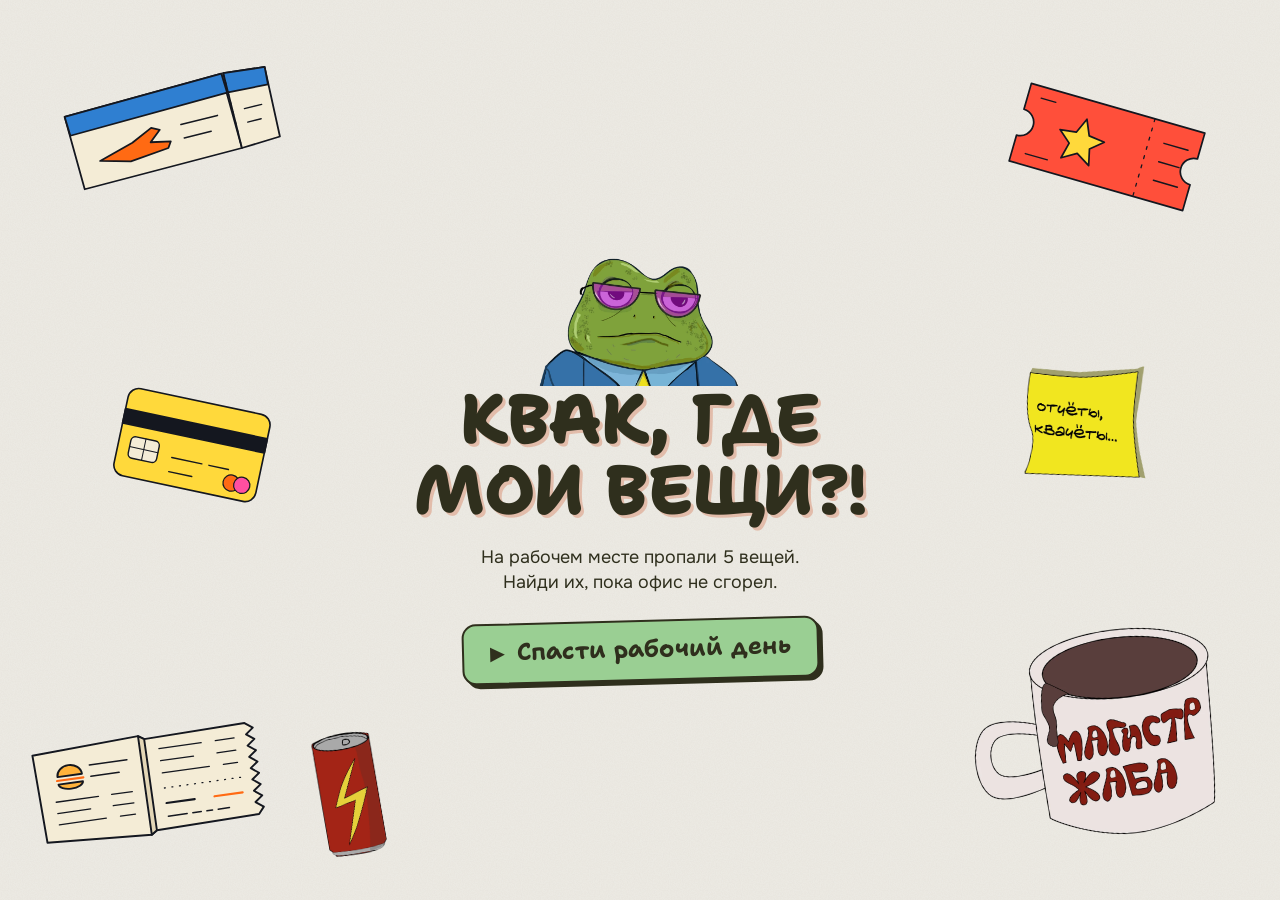
==== commit 2ff6384e: "commit: add new drawn items in kvak" ====
--- a/play/kvak/index.html
+++ b/play/kvak/index.html
@@ -36,6 +36,17 @@
         <img class="dc dc-pills" src="assets/decor/blister.svg" alt="">
       </div>
 
+      <!-- Обложка v2 (как у MAAG): вещи Квака разложены по краям, заголовок и кнопка по центру -->
+      <div class="cover-items" aria-hidden="true">
+        <img class="ci ci-avia" src="assets/props/ticket-avia.svg" alt="">
+        <img class="ci ci-card" src="assets/props/card-bank.svg" alt="">
+        <img class="ci ci-receipt" src="assets/props/receipt.svg" alt="">
+        <img class="ci ci-kino" src="assets/props/ticket-cinema.svg" alt="">
+        <img class="ci ci-mug" src="assets/decor/mug-cover.webp" alt="">
+        <img class="ci ci-sticker" src="assets/decor/sticker-reports.webp" alt="">
+        <img class="ci ci-can" src="assets/decor/can-cover.webp" alt="">
+      </div>
+
       <div class="fire-layer fire-back" aria-hidden="true">
         <img class="fire flick f-a" src="assets/fire/fire9.png" alt="">
         <img class="fire flick f-b" src="assets/fire/fire7.png" alt="">
@@ -100,7 +111,7 @@
               <div class="stage" id="game-stage" role="group"
                 aria-label="Рабочий стол Квака. Найди пять предметов и нажми на них">
                 <img class="stage-img" src="assets/scene.webp"
-                  alt="Захламленный офисный стол Квака: ноутбук с чатом, стикеры «КВА!», кружка STAFF ONLY, мышь и банка энергетика. Под столом видны жабьи лапы."
+                  alt="Захламленный офисный стол Квака: ноутбук с чатом, стикеры «КВА!», кружка «Магистр жаба», мышь и банка энергетика. Под столом видны жабьи лапы."
                   draggable="false">
                 <div class="stage-heat" aria-hidden="true"></div>
                 <div class="legs-layer" id="legs-layer" aria-hidden="true">
--- a/play/kvak/css/style.css
+++ b/play/kvak/css/style.css
@@ -953,3 +953,165 @@
   .dc-cactus { right: -3vw; bottom: 26%; }
   .dc-pills  { right: -2vw; bottom: 14%; }
 }
+/* ==========================================================
+   ОБЛОЖКА: цельная иллюстрация в стиле спецпроекта
+   ========================================================== */
+#screen-cover {
+  background: url("../assets/cover-bg.webp") right center / cover no-repeat, var(--paper);
+}
+
+/* Прячем старые разбросанные стикеры и CSS-огонь — теперь всё нарисовано на фоне */
+.cover-decor,
+.fire-layer {
+  display: none;
+}
+
+/* Выравниваем контент по левой половине экрана (в пустую зону фона) */
+.cover-center {
+  max-width: 1360px;
+  margin: 0 auto;
+  align-items: flex-start;
+  justify-content: center;
+  padding: clamp(24px, 5vh, 60px) clamp(20px, 5vw, 72px);
+  gap: 24px;
+}
+
+/* Убираем серую подложку и скотч у текста — ставим прямо на бумагу */
+.notice {
+  background: none;
+  filter: none;
+  rotate: 0deg;
+  padding: 0;
+  width: min(560px, 100%);
+}
+.notice::before,
+.tape-l,
+.tape-r {
+  display: none;
+}
+
+/* Крупный акцентный заголовок слева */
+.cover-title {
+  font-size: clamp(42px, 5.4vw, 78px);
+  line-height: 1.02;
+  text-shadow: 3px 3px 0 rgba(204, 75, 28, 0.28);
+}
+
+.notice-text {
+  margin-top: 16px;
+  font-size: clamp(17px, 1.4vw, 20px);
+  max-width: 28em;
+}
+
+/* Сажаем Квака так, чтобы он выглядывал сбоку у стола или над заголовком */
+.peek {
+  right: auto;
+  left: 12px;
+  bottom: calc(100% - 6px);
+  --pw: clamp(170px, 18vw, 250px);
+}
+
+/* Адаптив для телефонов, чтобы текст не наезжал на горящий стол */
+@media (max-width: 860px) {
+  #screen-cover {
+    background-position: 78% bottom;
+    background-size: auto 75%;
+  }
+  .cover-center {
+    justify-content: flex-start;
+    padding-top: calc(var(--peek-h) + 28px);
+  }
+}
+
+/* ==========================================================
+   ОТКЛИК НА НАХОДКУ, ТРЕВОГА ТАЙМЕРА, КНОПКИ ПОД СПИСКОМ
+   (добавлено поверх; цвета и тени берутся из переменных выше)
+   ========================================================== */
+/* всплеск бумажек из найденного предмета */
+.cheer-burst{position:absolute;width:0;height:0;z-index:5;pointer-events:none}
+.cheer-burst i{position:absolute;left:-5px;top:-4px;width:10px;height:8px;border-radius:1px;background:var(--lime);
+  box-shadow:0 0 0 1.5px var(--ink);animation:bit-fly .9s cubic-bezier(.2,.8,.3,1) forwards}
+.cheer-burst i:nth-child(3n){background:var(--coral)}
+.cheer-burst i:nth-child(3n+1){background:var(--sheet)}
+@keyframes bit-fly{0%{transform:translate(0,0) rotate(0) scale(.4);opacity:1}
+  70%{opacity:1}100%{transform:translate(var(--dx),calc(var(--dy) + 26px)) rotate(var(--r)) scale(1);opacity:0}}
+/* реплика Квака над находкой */
+.cheer-say{position:absolute;z-index:6;transform:translate(-50%,-100%) rotate(-3deg);white-space:nowrap;pointer-events:none;
+  background:var(--sheet);color:var(--ink);border:2px solid var(--ink);border-radius:14px;padding:6px 12px 7px;
+  font:700 15px/1.15 var(--font-display);box-shadow:var(--shadow-sticker);animation:say-pop 1.25s cubic-bezier(.3,1.5,.5,1) forwards}
+.cheer-say::after{content:"";position:absolute;left:22px;bottom:-9px;width:12px;height:12px;background:var(--sheet);
+  border-right:2px solid var(--ink);border-bottom:2px solid var(--ink);transform:rotate(45deg) skew(8deg,8deg)}
+@keyframes say-pop{0%{opacity:0;transform:translate(-50%,-60%) rotate(-10deg) scale(.5)}
+  18%{opacity:1;transform:translate(-50%,-100%) rotate(-3deg) scale(1.06)}
+  80%{opacity:1;transform:translate(-50%,-104%) rotate(-3deg) scale(1)}
+  100%{opacity:0;transform:translate(-50%,-125%) rotate(-3deg) scale(.95)}}
+/* галочка в списке ставится штампом */
+.item.just-found .item-state{animation:check-stamp .5s cubic-bezier(.3,1.7,.5,1)}
+@keyframes check-stamp{0%{transform:scale(2.2) rotate(-25deg);opacity:0}100%{transform:none;opacity:1}}
+
+/* тревога: последние 10 секунд */
+.stage::after{content:"";position:absolute;inset:0;z-index:7;pointer-events:none;opacity:0;transition:opacity .4s;
+  box-shadow:inset 0 0 70px 18px rgba(204,75,28,.55)}
+.stage.is-alarm::after{opacity:1;animation:alarm-glow 1s ease-in-out infinite}
+@keyframes alarm-glow{50%{box-shadow:inset 0 0 110px 34px rgba(204,75,28,.75)}}
+.stage.is-alarm .stage-smoke{opacity:1;filter:saturate(1.3)}
+.stat-time.tick .stat-value{animation:sec-tick .45s cubic-bezier(.3,1.6,.5,1)}
+@keyframes sec-tick{0%{transform:scale(1.35);color:var(--sheet)}100%{transform:none}}
+.stat-time.is-danger{animation:shake .35s linear infinite}
+
+/* тост сверху экрана */
+.game-toast{position:fixed;left:50%;top:18px;z-index:90;margin:0;transform:translate(-50%,-140%) rotate(-1.5deg);
+  background:var(--sheet);color:var(--ink);border:2px solid var(--ink);border-radius:12px;box-shadow:var(--shadow-sticker);
+  padding:10px 18px;font:700 18px/1.2 var(--font-display);transition:transform .35s cubic-bezier(.3,1.4,.5,1);pointer-events:none}
+.game-toast.is-hot{background:var(--coral);color:#fff}
+.game-toast.is-on{transform:translate(-50%,0) rotate(-1.5deg)}
+
+/* «Как играть» и «Начать заново» — две равные кнопки-наклейки */
+.side-foot{display:grid;grid-template-columns:1fr;gap:10px;margin-top:16px}
+.side-foot>#btn-rules,.side-foot>#btn-restart{display:flex;align-items:center;justify-content:center;gap:8px;min-height:44px;
+  padding:10px 12px;text-decoration:none;background:var(--sheet);color:var(--ink);border:2px solid var(--ink);border-radius:12px;
+  box-shadow:3px 3px 0 var(--ink);font:600 14.5px/1.15 var(--font-body);transition:transform .15s,box-shadow .15s,background .15s}
+.side-foot>#btn-rules::before,.side-foot>#btn-restart::before{flex:none;display:grid;place-items:center;width:22px;height:22px;border-radius:50%;
+  font:800 14px/1 var(--font-body);background:var(--ink);color:var(--sheet)}
+.side-foot>#btn-rules::before{content:"?"}
+.side-foot>#btn-restart::before{content:"↺";background:var(--coral)}
+.side-foot>#btn-rules:hover,.side-foot>#btn-restart:hover{transform:translate(-1px,-1px);box-shadow:4px 4px 0 var(--ink);background:var(--lime)}
+.side-foot>#btn-rules:active,.side-foot>#btn-restart:active{transform:translate(2px,2px);box-shadow:1px 1px 0 var(--ink)}
+.side-foot .restart-confirm{grid-column:1/-1}
+
+@media (prefers-reduced-motion:reduce){
+  .cheer-burst,.cheer-say{display:none}
+  .stage.is-alarm::after{animation:none}
+}
+
+/* ==========================================================
+   ОБЛОЖКА v2: как у MAAG — однотонная бумага, вещи по краям,
+   заголовок и кнопка строго по центру. Перекрывает блок
+   «ОБЛОЖКА: цельная иллюстрация» выше (cover-bg больше не нужен).
+   ========================================================== */
+#screen-cover{background:var(--noise),var(--paper)}
+#screen-cover .cover-center{align-items:center;justify-content:center;text-align:center;max-width:none;
+  padding:calc(var(--peek-h) + 24px) 16px clamp(28px,6vh,64px)}
+#screen-cover .notice{width:min(760px,100%);text-align:center}
+#screen-cover .notice-text{margin-left:auto;margin-right:auto}
+#screen-cover .peek{left:50%;right:auto;transform:translateX(-50%)}
+.cover-items{position:absolute;inset:0;z-index:1;pointer-events:none}
+.ci{position:absolute;height:auto;display:block;rotate:var(--r);animation:ci-float var(--t,7s) ease-in-out var(--d,0s) infinite}
+@keyframes ci-float{50%{translate:0 -8px;rotate:calc(var(--r) + 2.5deg)}}
+.ci-avia{--r:-14deg;--t:7.5s;left:5vw;top:9vh;width:clamp(150px,17vw,280px)}
+.ci-card{--r:12deg;--t:6.4s;--d:-2s;left:9vw;top:44vh;width:clamp(120px,12vw,200px)}
+.ci-receipt{--r:-8deg;--t:8s;--d:-4s;left:2vw;bottom:6vh;width:clamp(170px,19vw,320px)}
+.ci-kino{--r:16deg;--t:6.8s;--d:-1s;right:6vw;top:11vh;width:clamp(140px,15vw,250px)}
+.ci-mug{--r:-6deg;--t:7.2s;--d:-3s;right:5vw;bottom:7vh;width:clamp(170px,19vw,320px)}
+@media (max-width:860px){
+  #screen-cover .cover-center{justify-content:center}
+  .ci-avia{left:-6vw;top:3vh;width:34vw}
+  .ci-kino{right:-5vw;top:4vh;width:30vw}
+  .ci-card{left:auto;right:-7vw;top:auto;bottom:17vh;width:22vw}
+  .ci-receipt{left:-8vw;bottom:3vh;width:40vw}
+  .ci-mug{right:2vw;bottom:2vh;width:32vw}
+}
+@media (prefers-reduced-motion:reduce){.ci{animation:none}}
+.ci-sticker{--r:7deg;--t:6.6s;--d:-5s;right:10vw;top:40vh;width:clamp(110px,10vw,170px)}
+.ci-can{--r:-10deg;--t:7.8s;--d:-2.5s;left:25vw;bottom:5vh;width:clamp(50px,4.6vw,80px)}
+@media (max-width:860px){.ci-sticker,.ci-can{display:none}}
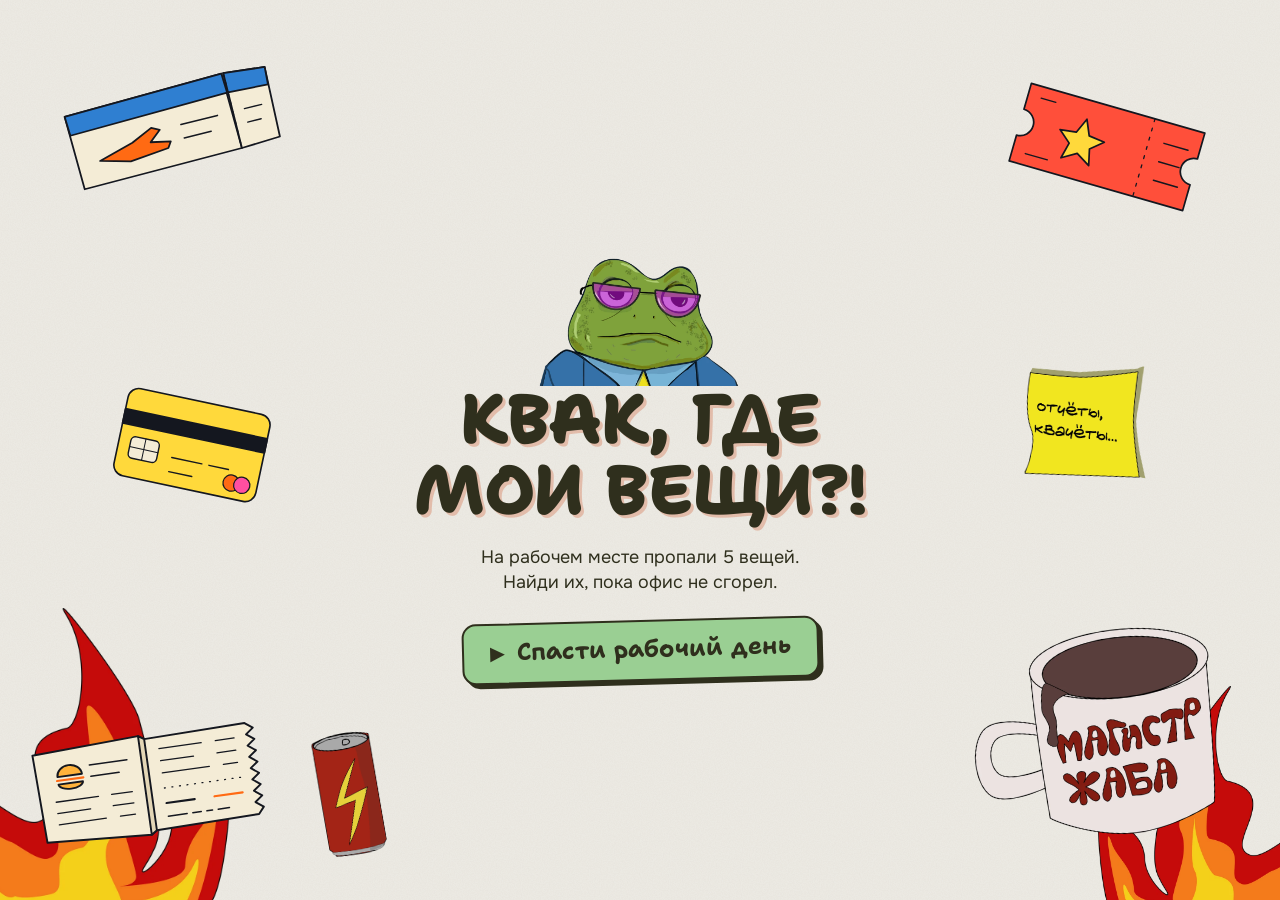
==== commit cdfa6ec2: "commit: change covers from kvak, add fire" ====
--- a/play/kvak/index.html
+++ b/play/kvak/index.html
@@ -37,6 +37,10 @@
       </div>
 
       <!-- Обложка v2 (как у MAAG): вещи Квака разложены по краям, заголовок и кнопка по центру -->
+      <div class="cover-fire" aria-hidden="true">
+        <img class="cf cf-l" src="assets/decor/fire-cover.webp" alt="">
+        <img class="cf cf-r" src="assets/decor/fire-cover.webp" alt="">
+      </div>
       <div class="cover-items" aria-hidden="true">
         <img class="ci ci-avia" src="assets/props/ticket-avia.svg" alt="">
         <img class="ci ci-card" src="assets/props/card-bank.svg" alt="">
--- a/play/kvak/css/style.css
+++ b/play/kvak/css/style.css
@@ -1115,3 +1115,12 @@
 .ci-sticker{--r:7deg;--t:6.6s;--d:-5s;right:10vw;top:40vh;width:clamp(110px,10vw,170px)}
 .ci-can{--r:-10deg;--t:7.8s;--d:-2.5s;left:25vw;bottom:5vh;width:clamp(50px,4.6vw,80px)}
 @media (max-width:860px){.ci-sticker,.ci-can{display:none}}
+
+/* огонь на обложке: рисунок Лейлы, по нижним углам, мягко качается */
+.cover-fire{position:absolute;inset:0;z-index:0;pointer-events:none;overflow:hidden}
+.cf{position:absolute;bottom:-9vh;height:auto;transform-origin:50% 100%;animation:cf-sway 2.6s ease-in-out infinite}
+.cf-l{left:-5vw;width:clamp(200px,24vw,380px)}
+.cf-r{right:-4vw;width:clamp(170px,19vw,300px);scale:-1 1;animation-duration:3.1s;animation-delay:-1.2s}
+@keyframes cf-sway{0%,100%{rotate:-2.5deg;transform:scaleY(1)}50%{rotate:2.5deg;transform:scaleY(1.05)}}
+@media (max-width:860px){.cf-l{width:42vw;bottom:-6vh}.cf-r{width:34vw;bottom:-6vh}}
+@media (prefers-reduced-motion:reduce){.cf{animation:none}}
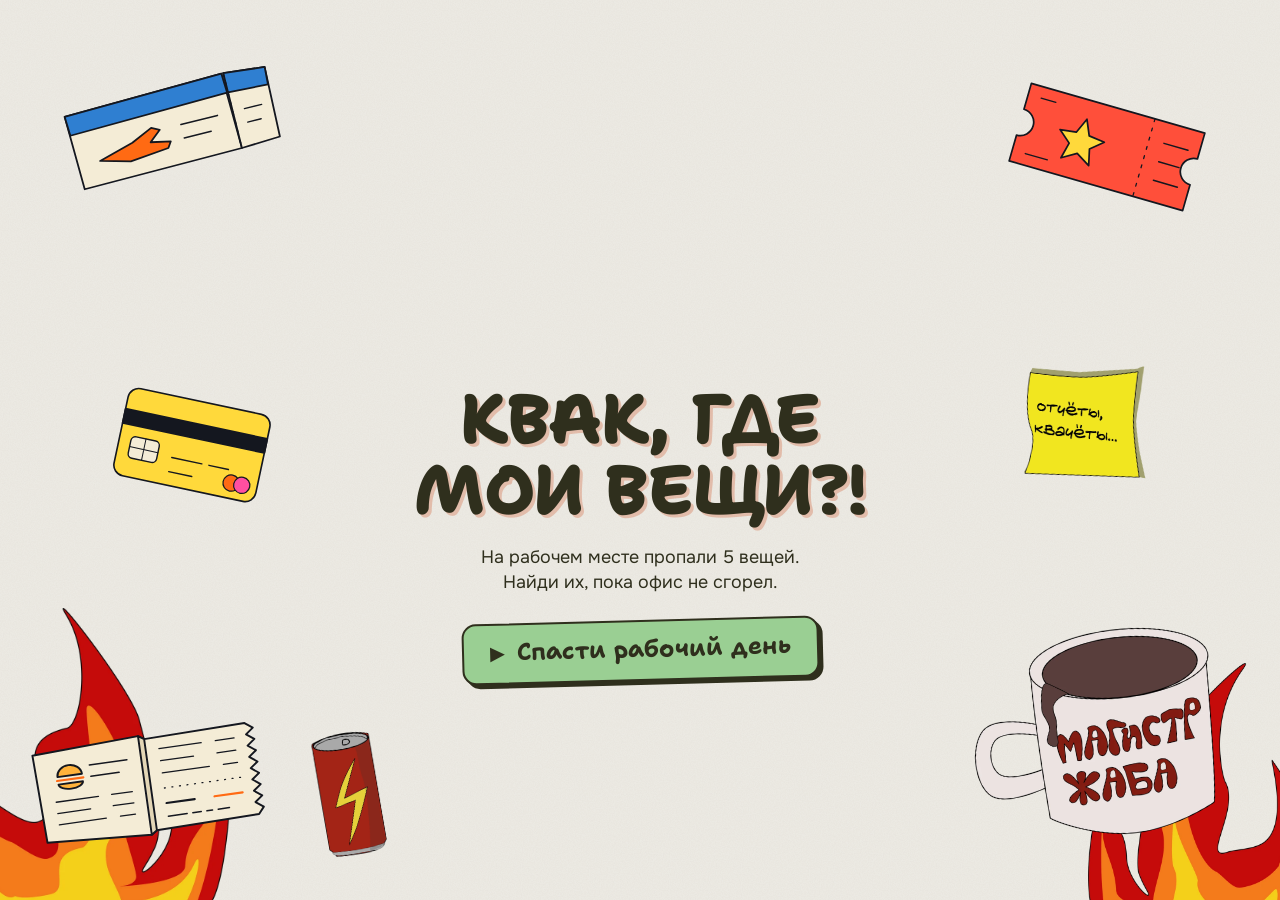
==== commit 52f0d3b0: "commit" ====
--- a/play/kvak/index.html
+++ b/play/kvak/index.html
@@ -39,7 +39,7 @@
       <!-- Обложка v2 (как у MAAG): вещи Квака разложены по краям, заголовок и кнопка по центру -->
       <div class="cover-fire" aria-hidden="true">
         <img class="cf cf-l" src="assets/decor/fire-cover.webp" alt="">
-        <img class="cf cf-r" src="assets/decor/fire-cover.webp" alt="">
+        <img class="cf cf-r" src="assets/decor/fire-cover-2.webp" alt="">
       </div>
       <div class="cover-items" aria-hidden="true">
         <img class="ci ci-avia" src="assets/props/ticket-avia.svg" alt="">
--- a/play/kvak/css/style.css
+++ b/play/kvak/css/style.css
@@ -1120,7 +1120,7 @@
 .cover-fire{position:absolute;inset:0;z-index:0;pointer-events:none;overflow:hidden}
 .cf{position:absolute;bottom:-9vh;height:auto;transform-origin:50% 100%;animation:cf-sway 2.6s ease-in-out infinite}
 .cf-l{left:-5vw;width:clamp(200px,24vw,380px)}
-.cf-r{right:-4vw;width:clamp(170px,19vw,300px);scale:-1 1;animation-duration:3.1s;animation-delay:-1.2s}
+.cf-r{right:-3vw;width:clamp(170px,18vw,290px);animation-duration:3.1s;animation-delay:-1.2s}
 @keyframes cf-sway{0%,100%{rotate:-2.5deg;transform:scaleY(1)}50%{rotate:2.5deg;transform:scaleY(1.05)}}
 @media (max-width:860px){.cf-l{width:42vw;bottom:-6vh}.cf-r{width:34vw;bottom:-6vh}}
 @media (prefers-reduced-motion:reduce){.cf{animation:none}}
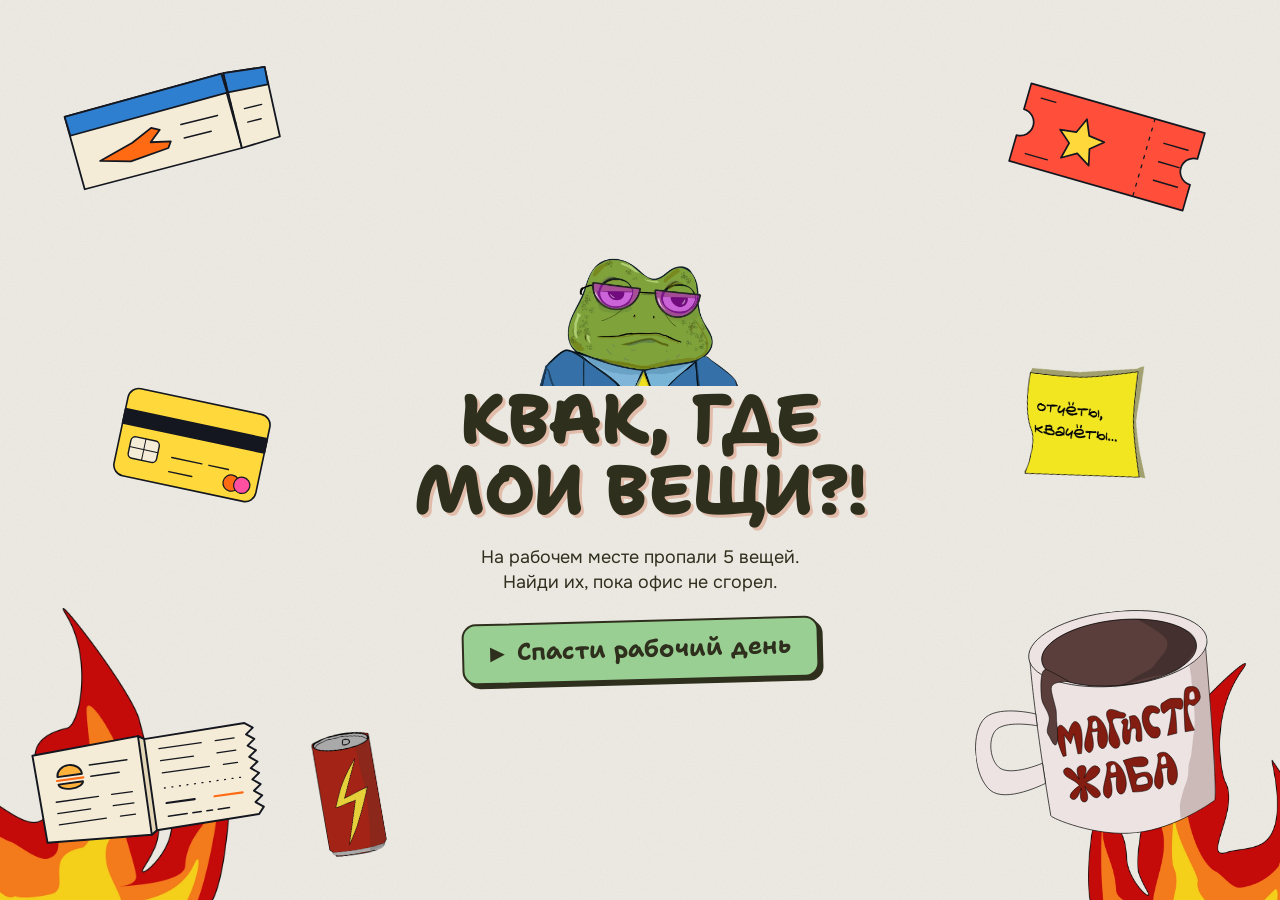
==== commit 387c8d13: "feat: images updates" ====
--- a/play/kvak/index.html
+++ b/play/kvak/index.html
@@ -46,7 +46,7 @@
         <img class="ci ci-card" src="assets/props/card-bank.svg" alt="">
         <img class="ci ci-receipt" src="assets/props/receipt.svg" alt="">
         <img class="ci ci-kino" src="assets/props/ticket-cinema.svg" alt="">
-        <img class="ci ci-mug" src="assets/decor/mug-cover.webp" alt="">
+        <img class="ci ci-mug" src="assets/decor/mug-cover.svg" alt="">
         <img class="ci ci-sticker" src="assets/decor/sticker-reports.webp" alt="">
         <img class="ci ci-can" src="assets/decor/can-cover.webp" alt="">
       </div>
